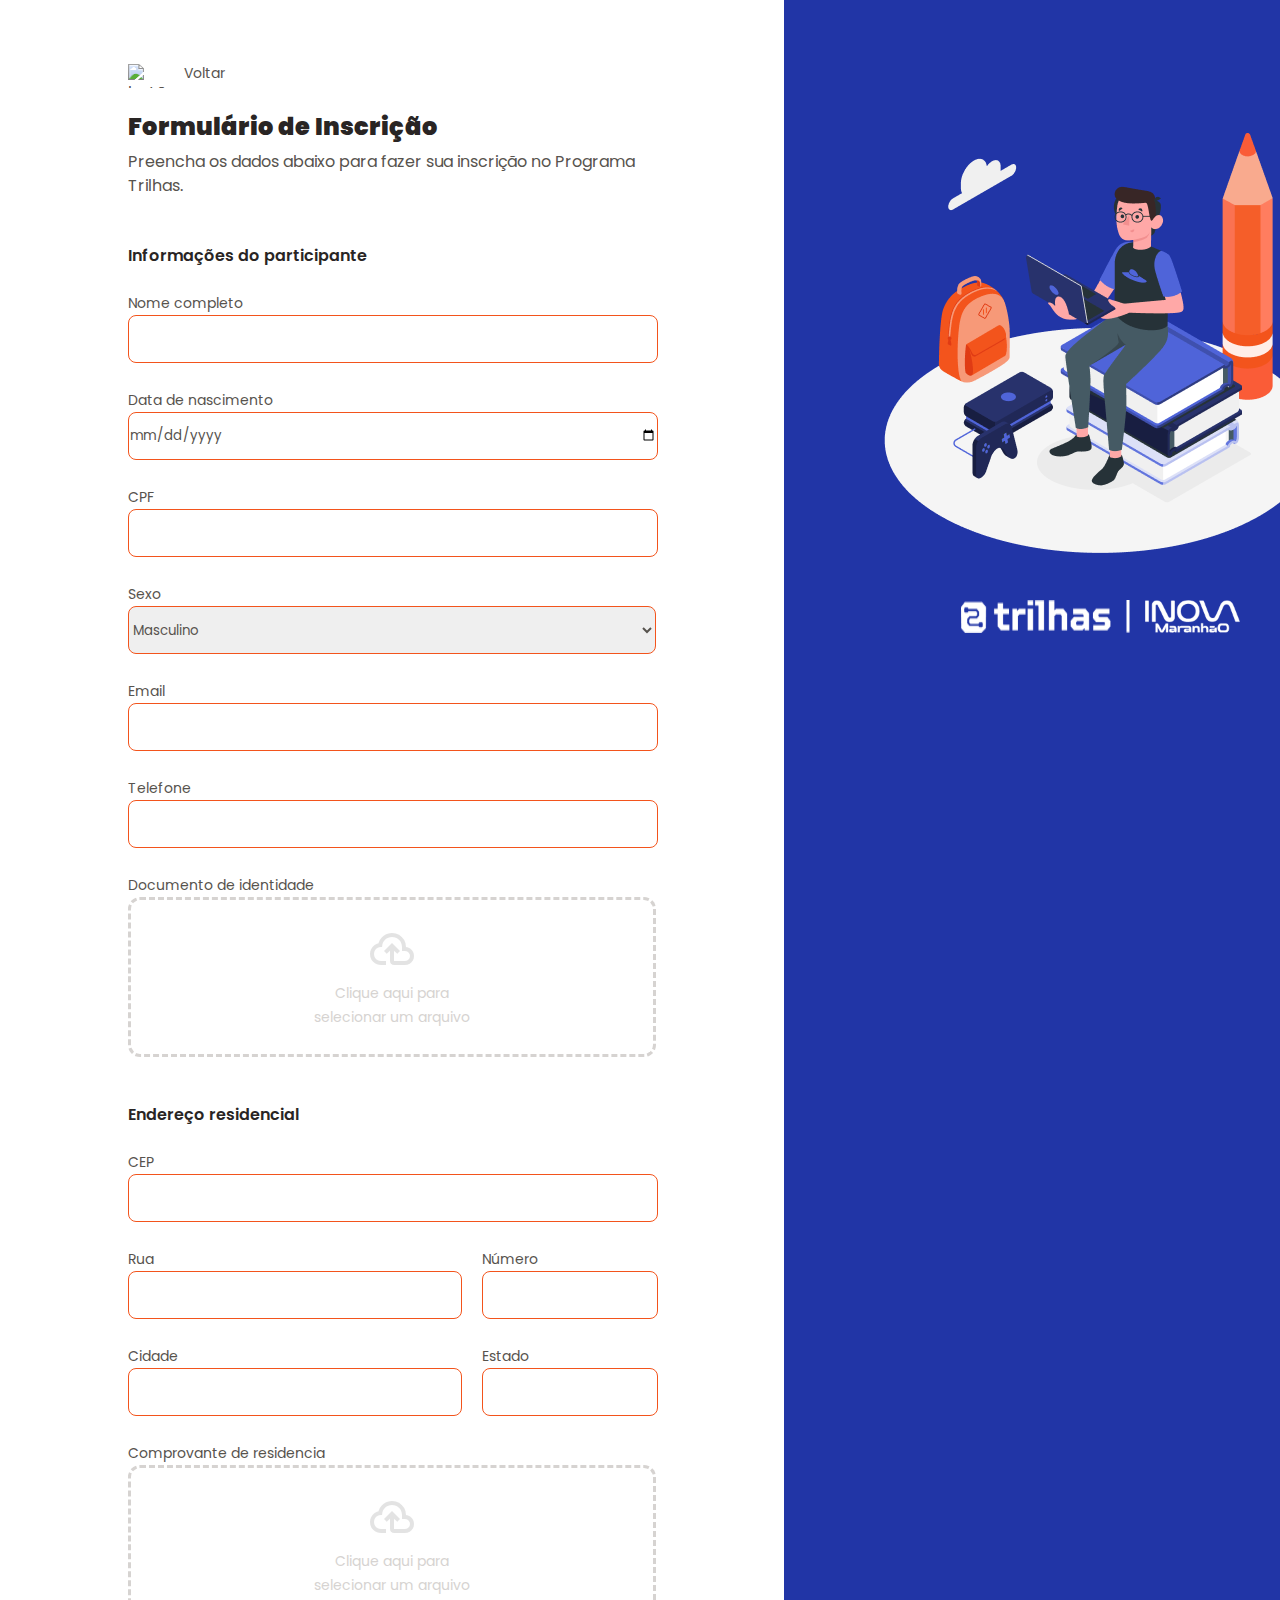
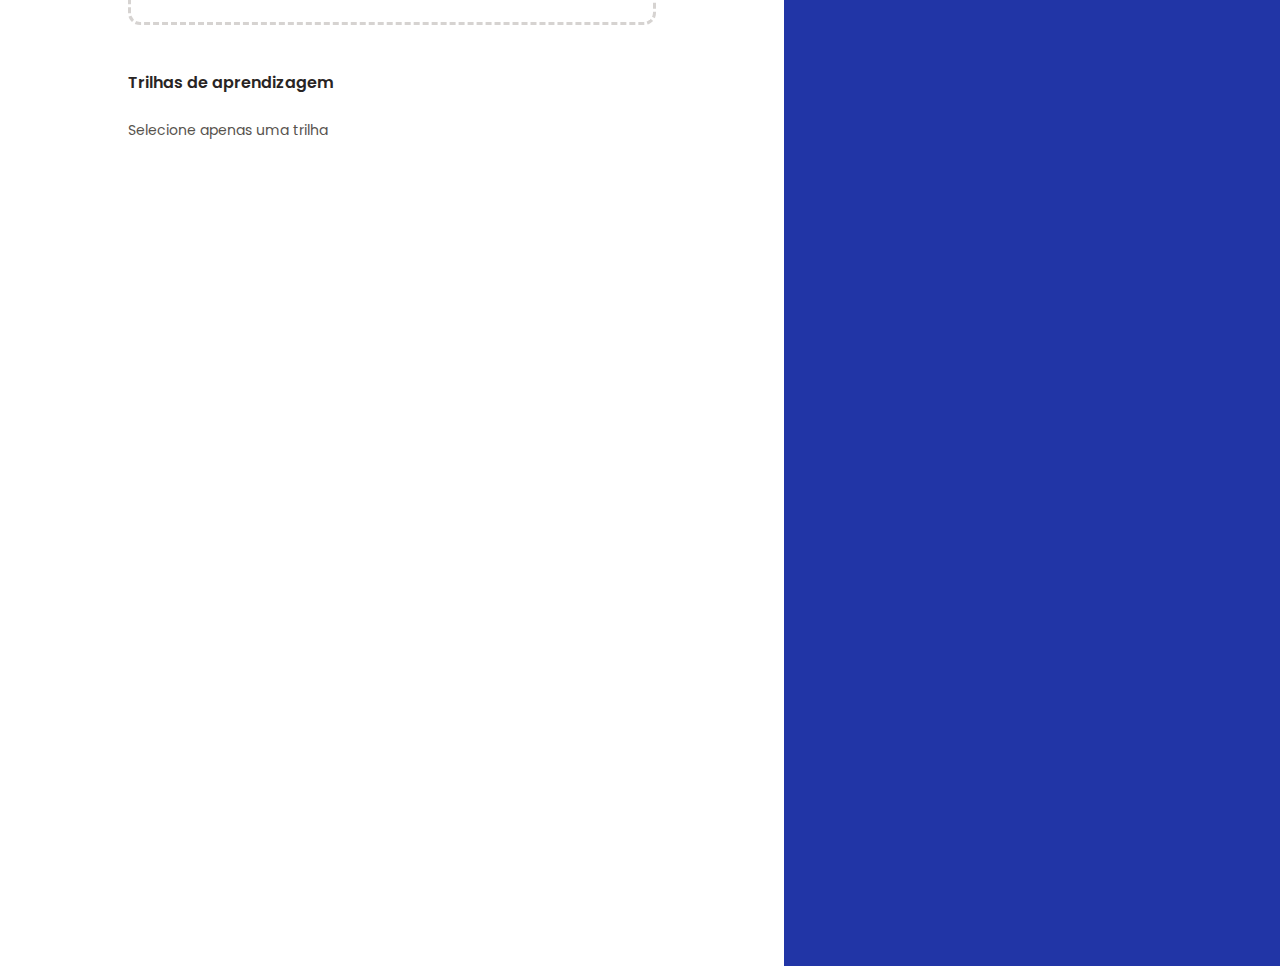
==== index.html @ 201465f3 "adicionado ilustracao e o alinhamento a esquerda, ajeitado o espacamento (gap) entre as section" ====
<!DOCTYPE html>
<html lang="pt-br">

<head>
    <meta charset="UTF-8">
    <meta name="viewport" content="width=device-width, initial-scale=1.0">
    <title>Formulário</title>
    <link rel="stylesheet" href="style.css">
</head>

<body>
    <main class="container">
        <section class="cabecalho">
            <div class="botao-voltar">
                <img src="Assets/Icones/arrow-left-02.png" alt="botão voltar">
                <label>Voltar</label>
            </div>

            <div class="cabecalho__texto-instrutivo">
                <h1 class="cabecalho__texto-instrutivo__titulo"><strong>Formulário de Inscrição</strong></h1>
                <p class="cabecalho__texto-instrutivo__texto">Preencha os dados abaixo para fazer sua inscrição no
                    Programa Trilhas.</p>
            </div>
        </section>

        <form action="#" class="formulario-informacoes">
            <section class="informacoes-participante">
                <h3 class="informacoes-participante__titulo">Informações do participante</h3>

                <div class="campo-nome-completo">
                    <label for="nome-completo">Nome completo</label>
                    <input type="text" id="nome-completo-participante" name="nome-completo-participante" required>
                </div>

                <div class="campo-data-nascimento">
                    <label for="data-nascimento-participante">Data de nascimento</label>
                    <input type="date" id="data-nascimento-participante" name="data-nascimento-participante" required>
                </div>

                <div class="campo-cpf">
                    <label for="cpf-participante">CPF</label>
                    <input type="text" id="cpf-participante" name="cpf-participante" required>
                </div>

                <div class="campo-sexo">
                    <label for="sexo-participante">Sexo</label>
                    <select id="sexo-participante" name="sexo-participante" required>
                        <option value="masculino">Masculino</option>
                        <option value="feminino">Feminino</option>
                        <option value="outro">Outro</option>
                    </select>
                </div>

                <div class="campo-email">
                    <label for="email-participante">Email</label>
                    <input type="email" id="email-participante" name="email-participante" required>
                </div>

                <div class="campo-telefone">
                    <label for="telefone-participante">Telefone</label>
                    <input type="tel" id="telefone-participante" name="telefone-participante" required>
                </div>

                <div class="campo-documento-identidade">
                    <label for="identidade-participante">Documento de identidade</label>

                    <div class="campo-enviar-arquivo">
                        <img src="Assets/Icones/cloud-upload-icon.png" alt="Ícone enviar arquivo">
                        <label>Clique aqui para selecionar um arquivo</label>
                    </div>
                </div>
            </section>

            <section class="informacoes-endereco">
                <h3 class="informacoes-endereco__titulo">Endereço residencial</h3>

                <div class="campo-cep">
                    <label for="cep">CEP</label>
                    <input type="text" id="cep" name="cep" required>
                </div>

                <div class="campo-endereco">
                    <div class="campo-endereco-input__grande">
                        <label for="rua">Rua</label>
                        <input type="text" id="rua" name="rua" required>
                    </div>

                    <div class="campo-endereco-input__pequeno">
                        <label for="numero">Número</label>
                        <input type="text" id="numero" name="numero" required>
                    </div>
                </div>

                <div class="campo-endereco">
                    <div class="campo-endereco-input__grande">
                        <label for="cidade">Cidade</label>
                        <input type="text" id="cidade" name="cidade" required>
                    </div>

                    <div class="campo-endereco-input__pequeno">
                        <label for="estado">Estado</label>
                        <input type="text" id="estado" name="estado" required>
                    </div>
                </div>

                <div class="campo-comprovante-residencia">
                    <label for="comprovante-residencia">Comprovante de residencia</label>
                    <div class="campo-enviar-arquivo">
                        <img src="Assets/Icones/cloud-upload-icon.png" alt="Ícone enviar arquivo">
                        <label>Clique aqui para selecionar um arquivo</label>
                    </div>
                </div>
            </section>

            <section class="informacoes-trilha">
                <h3 class="informacoes-trilha__titulo">Trilhas de aprendizagem</h3>

                <div class="campo-trilha">
                    <label for="trilha-participante">Selecione apenas uma trilha</label>

                </div>
            </section>

        </form>

    </main>

    <section class="imagem-fixa">
        <img class="imagem-fixa-ilustracao" src="Assets/Ilustracoes/Ilustration.png" alt="Homem sentado em livros">

        <div class="imagem-fixa-logo">
            <img class="imagem-fixa-logo__trilhas" src="Assets/Logos/Trilhas-150_27.png" alt="Logo Trilhas">
            <img class="imagem-fixa-logo__vector" src="Assets/Logos/Vector.png" alt="Barra">
            <img class="imagem-fixa-logo__inova" src="Assets/Logos/InovaMaranhao-95_33.png" alt="Logo Inova Maranhao">
        </div>
    </section>

    <script src="validacao.js"></script>
</body>

</html>
---- style.css ----
@import url('https://fonts.googleapis.com/css2?family=Poppins:ital,wght@0,100;0,200;0,300;0,400;0,500;0,600;0,700;0,800;0,900;1,100;1,200;1,300;1,400;1,500;1,600;1,700;1,800;1,900&display=swap');

* {
    margin: 0;
    padding: 0;
}

body {
    background-color: #2135A6;
}

label {
    font-weight: 400;
    font-size: 14px;
    line-height: 19.6px;
    width: 528px;
    height: 20px;
    color: #57534E;
}

input {
    width: 528px;
    height: 46px;
    border-radius: 8px;
    border: 1px solid #F3541C;
    font-family: 'Poppins', sans-serif;
    color: #57534E;
}

:focus {
    outline: none;
    border: 1px solid #F3541C;
    box-shadow: 2px 2px 1px #F3541C;
}

select {
    width: 528px;
    height: 48px;
    border-radius: 8px;
    border: 1px solid #F3541C;
    font-family: 'Poppins', sans-serif;
    color: #57534E;
}

.container {
    display: flex;
    flex-direction: column;
    align-items: center;
    width: 656px;
    height: 2438px;
    padding: 64px;
    gap: 48px;
    background-color: #FFFFFF;
    font-family: 'Poppins', sans-serif;
}

.cabecalho {
    display: flex;
    flex-direction: column;
    width: 528px;
    height: 134px;
    gap: 24px;
}

.botao-voltar {
    display: flex;
    width: 80px;
    height: 24px;
    gap: 8px;
    font-size: 16px;
    font-weight: 400;
    color: #57534E;
}

.cabecalho__texto-instrutivo {
    display: flex;
    flex-direction: column;
    width: 528px;
    height: 86px;
    gap: 8px;
}

.cabecalho__texto-instrutivo__titulo {
    font-weight: 600;
    font-size: 24px;
    line-height: 30px;
    width: 528px;
    height: 30px;
    color: #292524;
}

.cabecalho__texto-instrutivo__texto {
    font-weight: 400;
    font-size: 16px;
    line-height: 24px;
    width: 528px;
    height: 48px;
    color: #57534E;
}

.formulario-informacoes {
    width: 528px;
    display: flex;
    flex-direction: column;
    gap: 48px;
}

.informacoes-participante {
    display: flex;
    flex-direction: column;
    width: 528px;

    gap: 24px;
}

.informacoes-participante__titulo {
    font-weight: 600;
    width: 528px;
    height: 20px;
    font-size: 16px;
    line-height: 20px;
    color: #292524;
}

.campo-enviar-arquivo {
    display: flex;
    flex-direction: column;
    gap: 8px;
    align-items: center;

    border-style: dashed;
    border-color: #D6D3D1;
    border-radius: 12px;
    border-width: 3px;
    padding: 25px 0;
}

.campo-enviar-arquivo img {
    width: 48px;
    height: 48px;
}

.campo-enviar-arquivo label {
    width: 163px;
    height: 48px;
    size: 16px;
    line-height: 24px;
    text-align: center;
    color: #D6D3D1;
}

.informacoes-endereco {
    display: flex;
    flex-direction: column;

    gap: 24px;
}

.informacoes-endereco__titulo {
    font-weight: 600;
    width: 528px;
    height: 20px;
    font-size: 16px;
    line-height: 20px;
    color: #292524;
}

.campo-endereco {
    display: flex;
    width: 528px;
    gap: 20px;
}

.campo-endereco-input__grande input {
    display: flex;
    width: 332px;
}

.campo-endereco-input__pequeno input {
    display: flex;
    width: 174px;
}

.informacoes-trilha {
    display: flex;
    flex-direction: column;
    height: 520px;
    gap: 24px;
}

.informacoes-trilha__titulo {
    font-weight: 600;
    width: 528px;
    height: 20px;
    font-size: 16px;
    line-height: 20px;
    color: #292524;
}

.imagem-fixa {
    position: fixed;
    display: flex;
    flex-direction: column;
    align-items: center;
    left: 850px;
    top: 100px;
}

.imagem-fixa-logo {
    display: flex;
    gap: 15px;
}
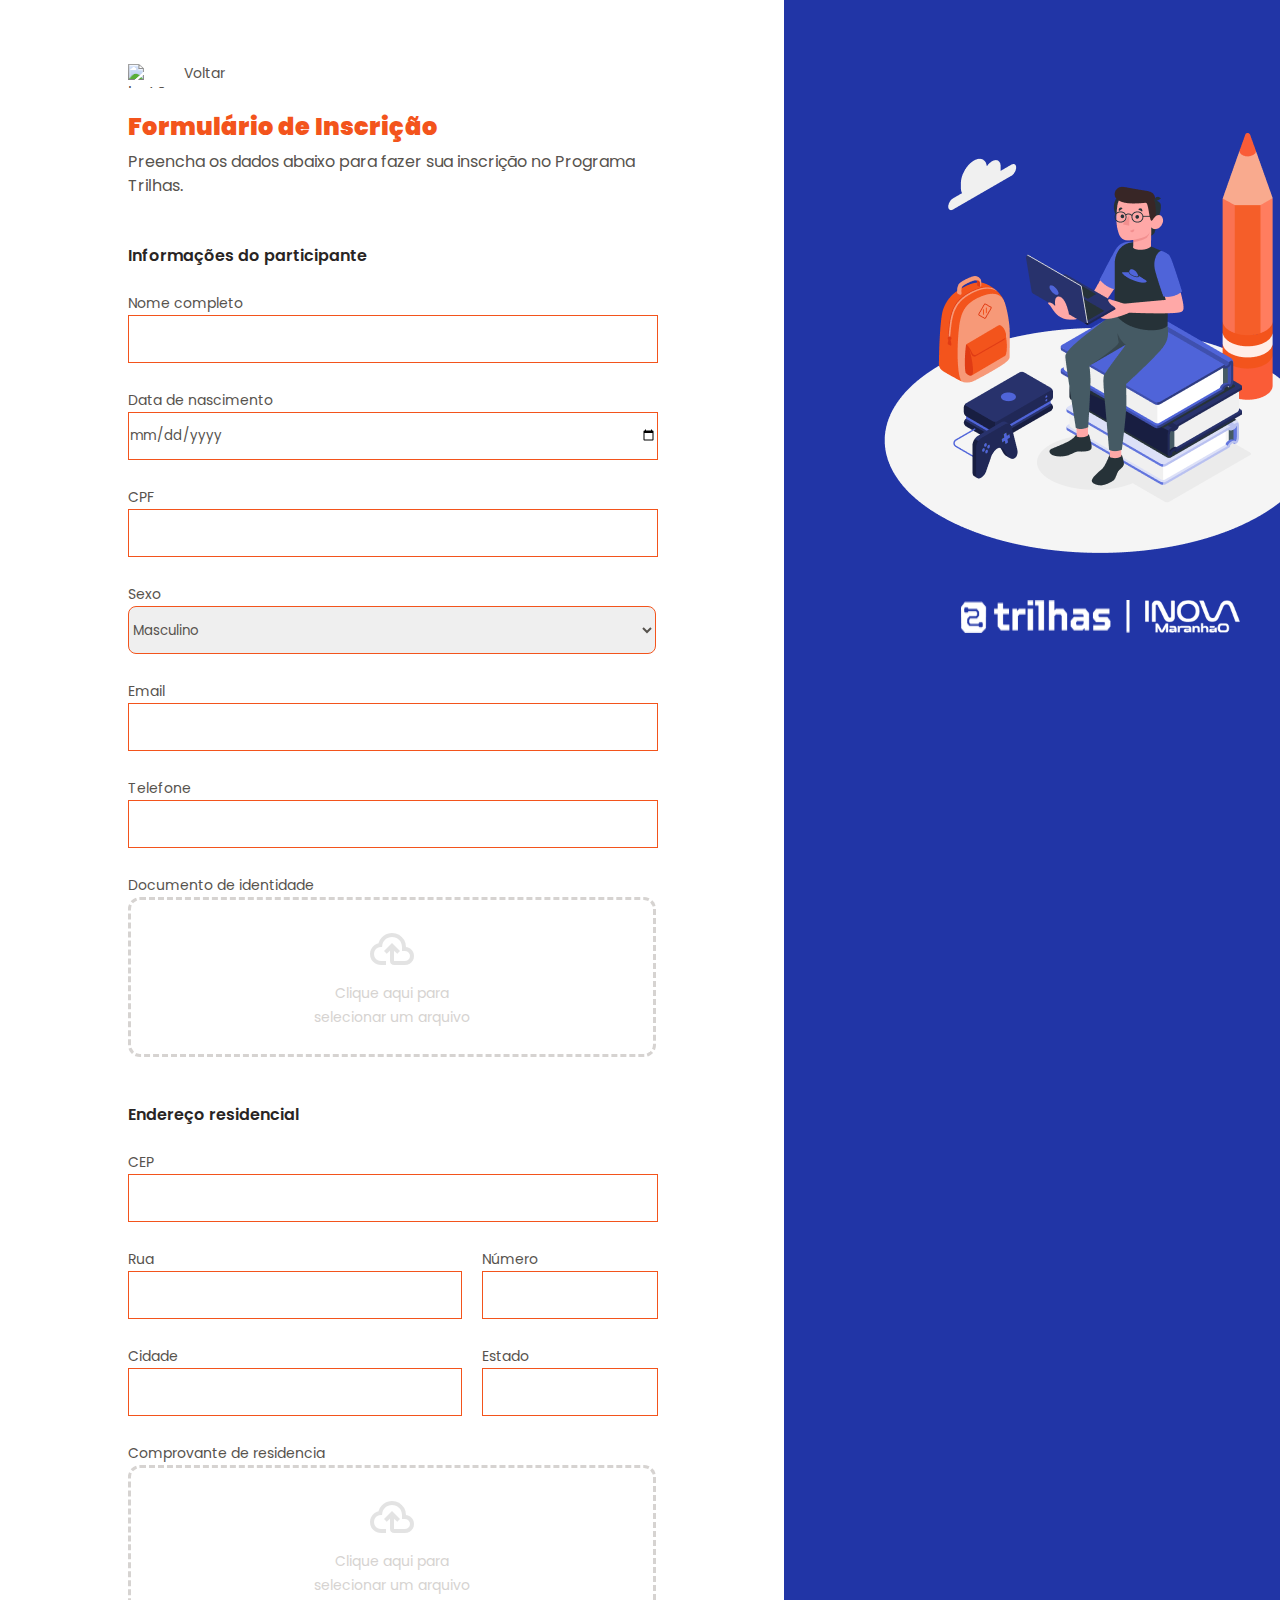
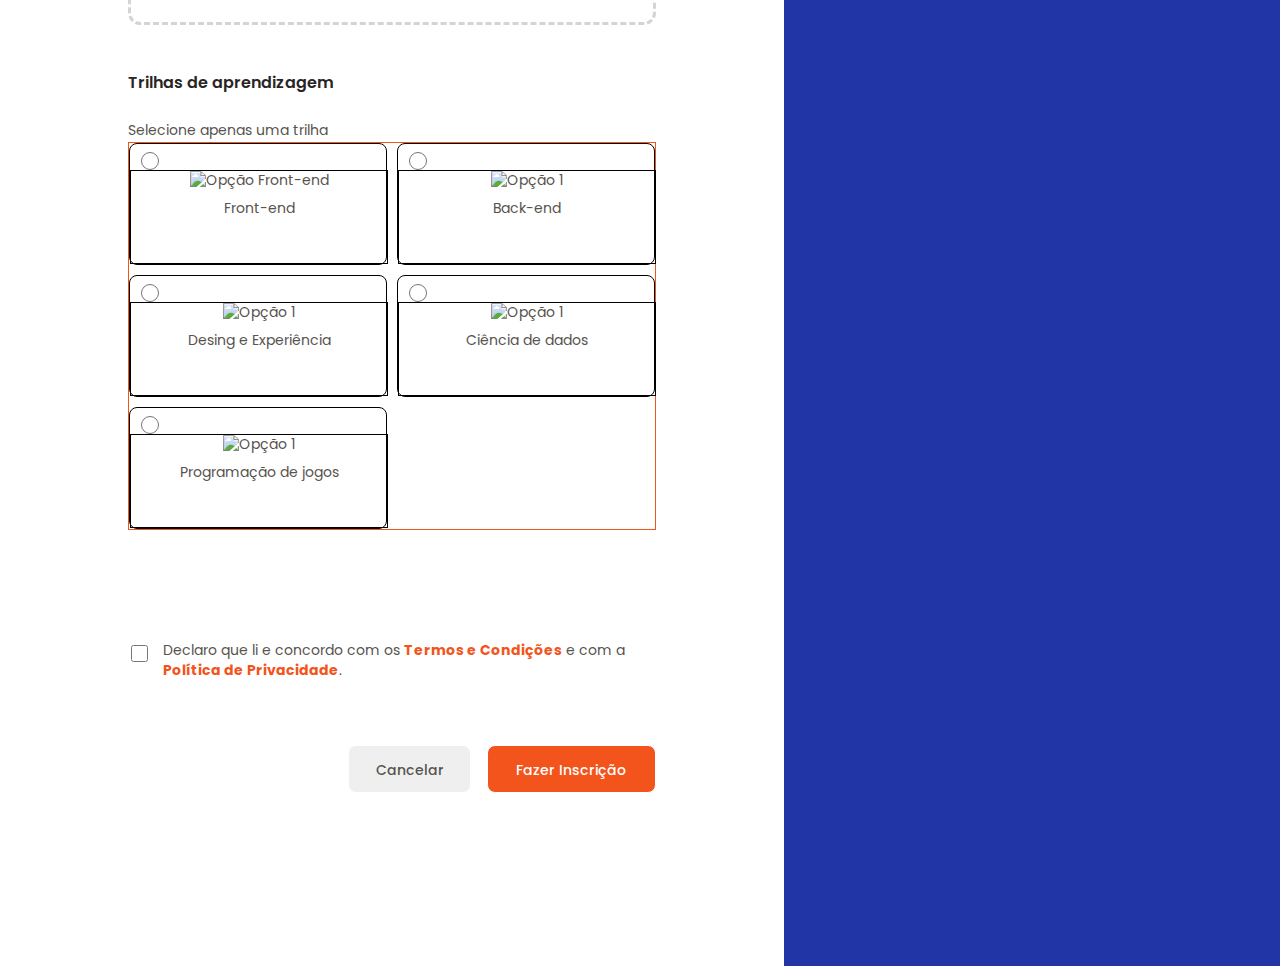
==== commit 2809f9f2: "Adicao dos termos de uso e botoes de confirmacao e cancelamento" ====
--- a/index.html
+++ b/index.html
@@ -6,6 +6,7 @@
     <meta name="viewport" content="width=device-width, initial-scale=1.0">
     <title>Formulário</title>
     <link rel="stylesheet" href="style.css">
+    <script src="validacao.js" defer></script>
 </head>
 
 <body>
@@ -118,7 +119,71 @@
                 <div class="campo-trilha">
                     <label for="trilha-participante">Selecione apenas uma trilha</label>
 
-                </div>
+                    <div class="teste1">
+                        <div class="trilhas-opcao">
+
+                            <input type="radio" id="option-front-end" name="option" value="1">
+                            <label for="option-front-end" class="label-input">
+                                <img src="Assets/Icones/icon-front.png" alt="Opção Front-end">
+                                Front-end
+                            </label>
+                        </div>
+
+                        <div class="trilhas-opcao">
+                            <input type="radio" id="option2" name="option" value="1">
+                            <label for="option2" class="label-input">
+                                <img src="Assets/Icones/icon-back.png" alt="Opção 1">
+                                Back-end
+                            </label>
+                        </div>
+
+                        <div class="trilhas-opcao">
+                            <input type="radio" id="option3" name="option" value="1">
+                            <label for="option3" class="label-input">
+                                <img src="Assets/Icones/icon-ux.png" alt="Opção 1">
+                                Desing e Experiência
+                            </label>
+                        </div class="trilhas-opcao">
+
+                        <div class="trilhas-opcao">
+                            <input type="radio" id="option4" name="option" value="1">
+                            <label for="option4" class="label-input">
+                                <img src="Assets/Icones/icon-dados.png" alt="Opção 1">
+                                Ciência de dados
+                            </label>
+                        </div>
+
+                        <div class="trilhas-opcao">
+                            <input type="radio" id="option5" name="option" value="1">
+                            <label for="option5" class="label-input">
+                                <img src="Assets/Icones/icon-jogos.png" alt="Opção 1">
+                                Programação de jogos
+                            </label>
+                        </div>
+
+                    </div>
+
+
+                </div>
+            </section>
+
+            <section class="campo-termos">
+                <div class="campo-termos__texto">
+                    <input type="checkbox" id="termos" name="termos" required>
+                    <label for="termos"> Declaro que li e concordo com os <strong>Termos e Condições</strong> e com a <strong>Política de Privacidade</strong>.</label>
+                </div>
+            </section>
+
+            <section class="campo-confirmacao">
+                <div class="campo-confirmacao__botoes">
+                    <button type="reset" class="campo-confirmacao__cancelar" onclick="validar()">
+                        <label for="#">Cancelar</label>
+                    </button>
+                    <button type="submit" class="campo-confirmacao__fazer-inscricao">
+                        <label for="#">Fazer Inscrição</label>    
+                    </button>
+                </div>
+                
             </section>
 
         </form>
@@ -135,7 +200,5 @@
         </div>
     </section>
 
-    <script src="validacao.js"></script>
 </body>
-
 </html>--- a/style.css
+++ b/style.css
@@ -21,10 +21,23 @@
 input {
     width: 528px;
     height: 46px;
-    border-radius: 8px;
+
     border: 1px solid #F3541C;
     font-family: 'Poppins', sans-serif;
     color: #57534E;
+}
+
+strong {
+    color: #F3541C;
+}
+
+input[type="radio"] {
+    border: 5px solid #F3541C;
+    width: 24px;
+    height: 24px;
+    margin-top: 8px;
+    margin-left: 8px;
+    
 }
 
 :focus {
@@ -127,7 +140,7 @@
     flex-direction: column;
     gap: 8px;
     align-items: center;
-
+    cursor: pointer;
     border-style: dashed;
     border-color: #D6D3D1;
     border-radius: 12px;
@@ -209,4 +222,90 @@
 .imagem-fixa-logo {
     display: flex;
     gap: 15px;
+}
+
+.trilhas-opcao {
+    border: 1px solid #000;
+    width: 256px;
+    height: 120px;
+    border-radius: 8px;
+    display: flex;
+    flex-direction: column;
+}
+
+.label-input {
+    border: 1px solid #000;
+    width: 256px;
+    height: 120px;
+    display: flex;
+    flex-direction: column;
+    align-items: center;
+    gap: 8px;
+
+}
+
+.teste1 {
+    border: 1px solid #F3541C;
+    display: flex;
+    flex-flow: wrap;
+    gap: 10px;
+
+}
+
+.campo-termos {
+    width: 528px;
+    height: 48px;
+}
+
+.campo-termos input {
+
+    width: 19px;
+    height: 19px;
+    border: solid 1.5px #D6D3D1;
+    margin: 2.5px;
+}
+
+.campo-termos__texto {
+    display: flex;
+    align-items: flex-start;
+    gap: 12px;
+}
+
+.campo-confirmacao__botoes {
+    display: flex;
+    width: 528px;
+    height: 64px;
+    align-items: center;
+    justify-content: end;
+    gap: 16px;
+}
+
+.campo-confirmacao__botoes button {
+    border-radius: 8px;
+    border: solid 1px #FFFFFF;
+    padding: 12px 24px;
+    font-size: 16px;
+    line-height: 24px;
+}
+
+.campo-confirmacao__fazer-inscricao {
+    width: 169px;
+    height: 48px;
+    background-color: #F3541C;
+}
+
+.campo-confirmacao__cancelar {
+    width: 123px;
+    height: 48px;
+}
+
+.campo-confirmacao__botoes label {
+    font-family: 'Poppins', sans-serif;
+    font-weight: 500;
+    width: 121px;
+    height: 24px;
+}
+
+.campo-confirmacao__fazer-inscricao label {
+    color: #FFFFFF;
 }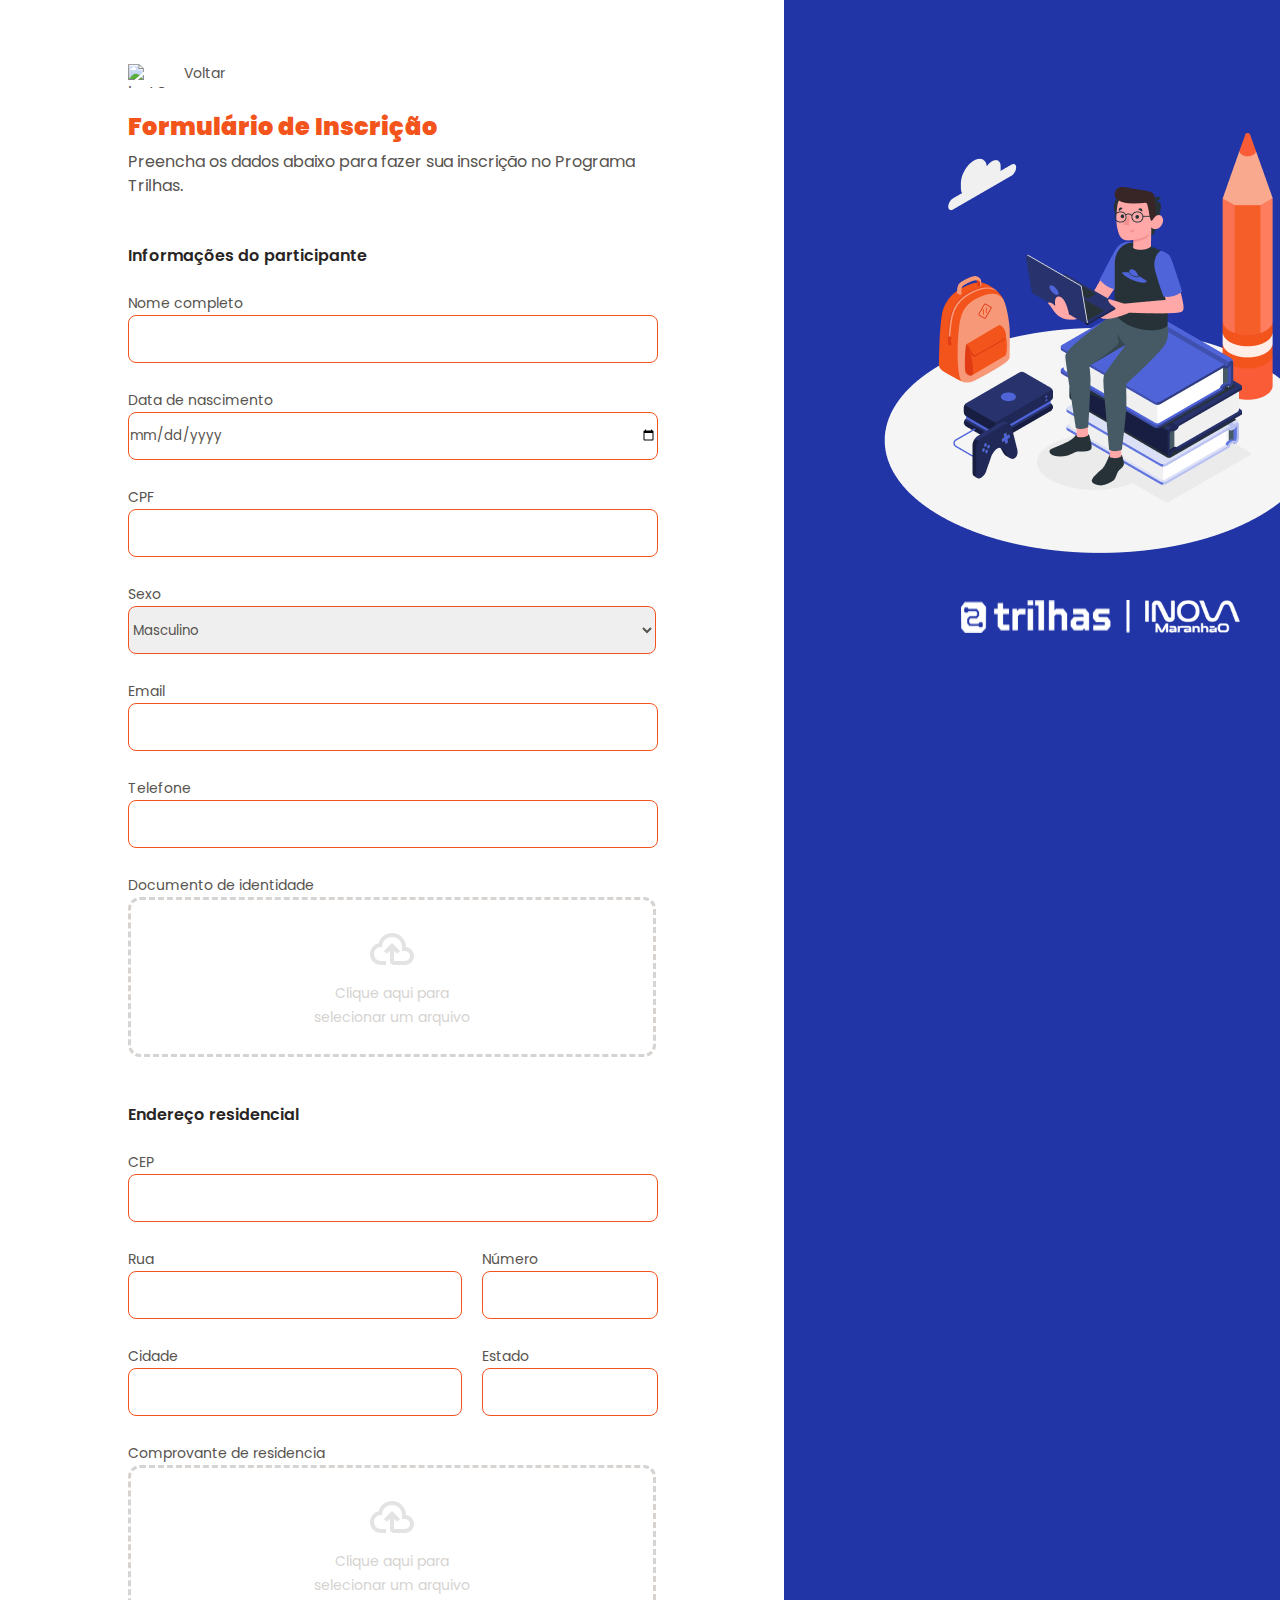
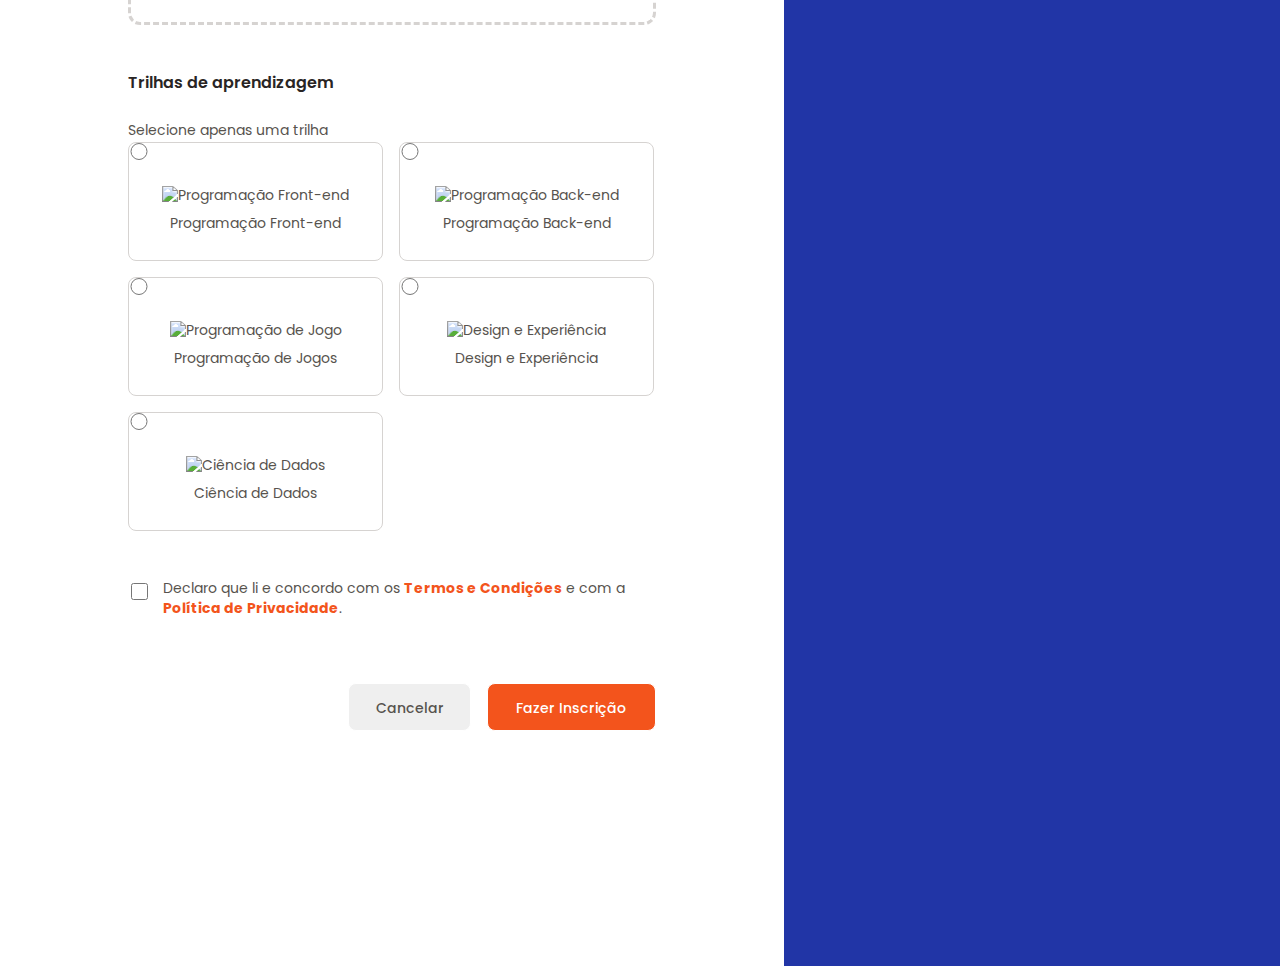
==== commit 7eb732a9: "Adicao da secao Trilhas" ====
--- a/index.html
+++ b/index.html
@@ -119,50 +119,54 @@
                 <div class="campo-trilha">
                     <label for="trilha-participante">Selecione apenas uma trilha</label>
 
-                    <div class="teste1">
-                        <div class="trilhas-opcao">
-
-                            <input type="radio" id="option-front-end" name="option" value="1">
-                            <label for="option-front-end" class="label-input">
-                                <img src="Assets/Icones/icon-front.png" alt="Opção Front-end">
-                                Front-end
-                            </label>
-                        </div>
-
-                        <div class="trilhas-opcao">
-                            <input type="radio" id="option2" name="option" value="1">
-                            <label for="option2" class="label-input">
-                                <img src="Assets/Icones/icon-back.png" alt="Opção 1">
-                                Back-end
-                            </label>
-                        </div>
-
-                        <div class="trilhas-opcao">
-                            <input type="radio" id="option3" name="option" value="1">
-                            <label for="option3" class="label-input">
-                                <img src="Assets/Icones/icon-ux.png" alt="Opção 1">
-                                Desing e Experiência
-                            </label>
-                        </div class="trilhas-opcao">
-
-                        <div class="trilhas-opcao">
-                            <input type="radio" id="option4" name="option" value="1">
-                            <label for="option4" class="label-input">
-                                <img src="Assets/Icones/icon-dados.png" alt="Opção 1">
-                                Ciência de dados
-                            </label>
-                        </div>
-
-                        <div class="trilhas-opcao">
-                            <input type="radio" id="option5" name="option" value="1">
-                            <label for="option5" class="label-input">
-                                <img src="Assets/Icones/icon-jogos.png" alt="Opção 1">
-                                Programação de jogos
-                            </label>
-                        </div>
-
-                    </div>
-
+                    <div class="campo-trilha-opcoes">
+
+                        <label for="opcao-front" class="label-trilhas-opcao">
+                            <input type="radio" id="opcao-front" name="opcao" value="1">
+                            <span class="check-icon"></span>
+                            <div class="label-trilhas-input">
+                                <img src="Assets/Icones/icon-front.png" alt="Programação Front-end">
+                                <p>Programação Front-end</p>
+                            </div>
+                        </label>
+
+                        <label for="opcao-back" class="label-trilhas-opcao">
+                            <input type="radio" id="opcao-back" name="opcao" value="1">
+                            <span class="check-icon"></span>
+                            <div class="label-trilhas-input">
+                                <img src="Assets/Icones/icon-back.png" alt="Programação Back-end">
+                                <p>Programação Back-end</p>
+                            </div>
+                        </label>
+
+                        <label for="opcao-jogos" class="label-trilhas-opcao">
+                            <input type="radio" id="opcao-jogos" name="opcao" value="1">
+                            <span class="check-icon"></span>
+                            <div class="label-trilhas-input">
+                                <img src="Assets/Icones/icon-jogos.png" alt="Programação de Jogo">
+                                <p>Programação de Jogos</p>
+                            </div>
+                        </label>
+
+                        <label for="opcao-ux" class="label-trilhas-opcao">
+                            <input type="radio" id="opcao-ux" name="opcao" value="1">
+                            <span class="check-icon"></span>
+                            <div class="label-trilhas-input">
+                                <img src="Assets/Icones/icon-ux.png" alt="Design e Experiência">
+                                <p>Design e Experiência</p>
+                            </div>
+                        </label>
+
+                        <label for="opcao-ciencia-dados" class="label-trilhas-opcao">
+                            <input type="radio" id="opcao-ciencia-dados" name="opcao" value="1">
+                            <span class="check-icon"></span>
+                            <div class="label-trilhas-input">
+                                <img src="Assets/Icones/icon-dados.png" alt="Ciência de Dados">
+                                <p>Ciência de Dados</p>
+                            </div>
+                        </label>
+
+                    </div>
 
                 </div>
             </section>
@@ -170,7 +174,8 @@
             <section class="campo-termos">
                 <div class="campo-termos__texto">
                     <input type="checkbox" id="termos" name="termos" required>
-                    <label for="termos"> Declaro que li e concordo com os <strong>Termos e Condições</strong> e com a <strong>Política de Privacidade</strong>.</label>
+                    <label for="termos"> Declaro que li e concordo com os <strong>Termos e Condições</strong> e com a
+                        <strong>Política de Privacidade</strong>.</label>
                 </div>
             </section>
 
@@ -180,10 +185,10 @@
                         <label for="#">Cancelar</label>
                     </button>
                     <button type="submit" class="campo-confirmacao__fazer-inscricao">
-                        <label for="#">Fazer Inscrição</label>    
+                        <label for="#">Fazer Inscrição</label>
                     </button>
                 </div>
-                
+
             </section>
 
         </form>
@@ -198,7 +203,9 @@
             <img class="imagem-fixa-logo__vector" src="Assets/Logos/Vector.png" alt="Barra">
             <img class="imagem-fixa-logo__inova" src="Assets/Logos/InovaMaranhao-95_33.png" alt="Logo Inova Maranhao">
         </div>
+
     </section>
 
 </body>
+
 </html>--- a/style.css
+++ b/style.css
@@ -1,4 +1,6 @@
 @import url('https://fonts.googleapis.com/css2?family=Poppins:ital,wght@0,100;0,200;0,300;0,400;0,500;0,600;0,700;0,800;0,900;1,100;1,200;1,300;1,400;1,500;1,600;1,700;1,800;1,900&display=swap');
+
+@import url('https://fonts.googleapis.com/css?family=Open+Sans:300,300i,400,400i,600,600i,700,700i,800,800i&display=swap');
 
 * {
     margin: 0;
@@ -7,6 +9,7 @@
 
 body {
     background-color: #2135A6;
+
 }
 
 label {
@@ -21,7 +24,7 @@
 input {
     width: 528px;
     height: 46px;
-
+    border-radius: 8px;
     border: 1px solid #F3541C;
     font-family: 'Poppins', sans-serif;
     color: #57534E;
@@ -29,15 +32,6 @@
 
 strong {
     color: #F3541C;
-}
-
-input[type="radio"] {
-    border: 5px solid #F3541C;
-    width: 24px;
-    height: 24px;
-    margin-top: 8px;
-    margin-left: 8px;
-    
 }
 
 :focus {
@@ -140,7 +134,7 @@
     flex-direction: column;
     gap: 8px;
     align-items: center;
-    cursor: pointer;
+
     border-style: dashed;
     border-color: #D6D3D1;
     border-radius: 12px;
@@ -197,7 +191,6 @@
 .informacoes-trilha {
     display: flex;
     flex-direction: column;
-    height: 520px;
     gap: 24px;
 }
 
@@ -224,33 +217,44 @@
     gap: 15px;
 }
 
-.trilhas-opcao {
-    border: 1px solid #000;
-    width: 256px;
-    height: 120px;
+.campo-trilha-opcoes {
+    display: flex;
+    flex-flow: wrap;
+    gap: 16px;
+
+}
+
+.label-trilhas-opcao {
+    border: 1px solid #D6D3D1;
+    width: 253px;
+    height: 117px;
     border-radius: 8px;
     display: flex;
     flex-direction: column;
-}
-
-.label-input {
-    border: 1px solid #000;
-    width: 256px;
-    height: 120px;
-    display: flex;
-    flex-direction: column;
-    align-items: center;
+    justify-content: center;
+}
+
+input[type="radio"] {
+    width: 20px;
+    height: 20px;
+
+    &:focus {
+        border: none;
+        box-shadow: none;
+    }
+
+}
+
+.label-trilhas-input {
+    width: 100%;
+    height: 100%;
+    display: flex;
+    flex-direction: column;
+    align-items: center;
+    justify-content: center;
     gap: 8px;
-
-}
-
-.teste1 {
-    border: 1px solid #F3541C;
-    display: flex;
-    flex-flow: wrap;
-    gap: 10px;
-
-}
+}
+
 
 .campo-termos {
     width: 528px;
@@ -258,11 +262,15 @@
 }
 
 .campo-termos input {
-
     width: 19px;
     height: 19px;
     border: solid 1.5px #D6D3D1;
     margin: 2.5px;
+
+    &:focus {
+        border: none;
+        box-shadow: none;
+    }
 }
 
 .campo-termos__texto {
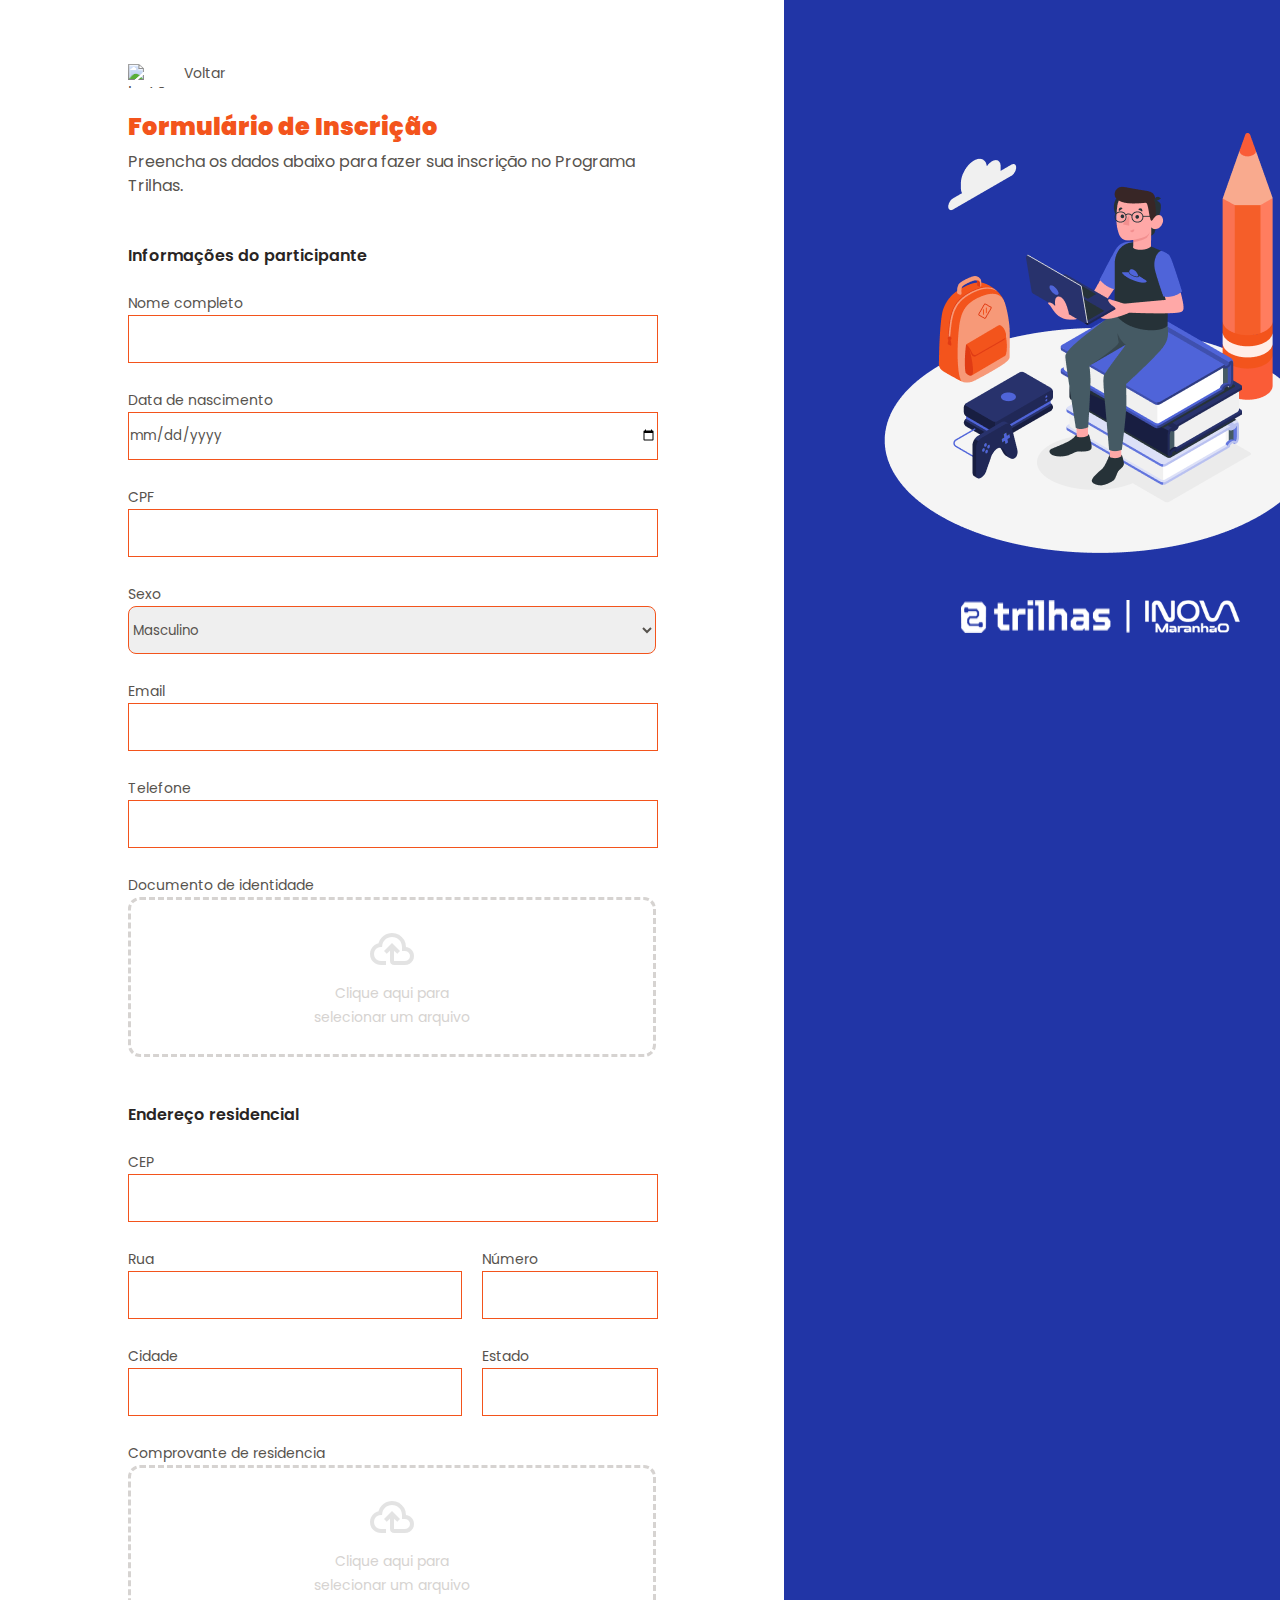
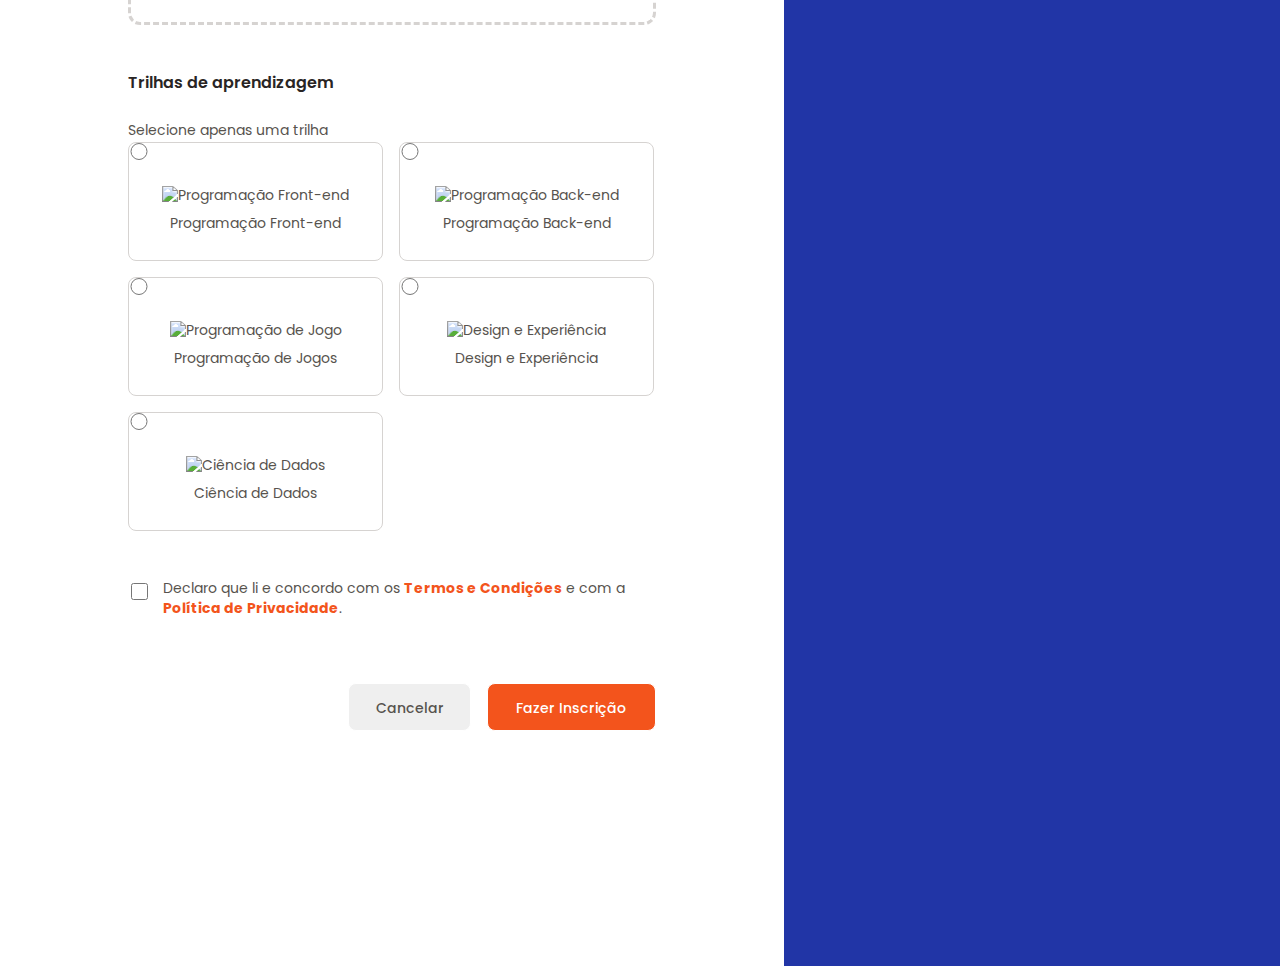
==== commit de132bd1: "Merge branch 'main' of https://github.com/Carlos-cx/desafio02" ====
--- a/index.html
+++ b/index.html
@@ -207,5 +207,4 @@
     </section>
 
 </body>
-
 </html>--- a/style.css
+++ b/style.css
@@ -24,7 +24,7 @@
 input {
     width: 528px;
     height: 46px;
-    border-radius: 8px;
+
     border: 1px solid #F3541C;
     font-family: 'Poppins', sans-serif;
     color: #57534E;
@@ -34,7 +34,16 @@
     color: #F3541C;
 }
 
-:focus {
+<<<<<<< HEAD=======input[type="radio"] {
+    border: 5px solid #F3541C;
+    width: 24px;
+    height: 24px;
+    margin-top: 8px;
+    margin-left: 8px;
+
+}
+
+>>>>>>>e6753fe93d41b42b79e08caf34dd31fe2b676d21:focus {
     outline: none;
     border: 1px solid #F3541C;
     box-shadow: 2px 2px 1px #F3541C;
@@ -134,7 +143,7 @@
     flex-direction: column;
     gap: 8px;
     align-items: center;
-
+    cursor: pointer;
     border-style: dashed;
     border-color: #D6D3D1;
     border-radius: 12px;
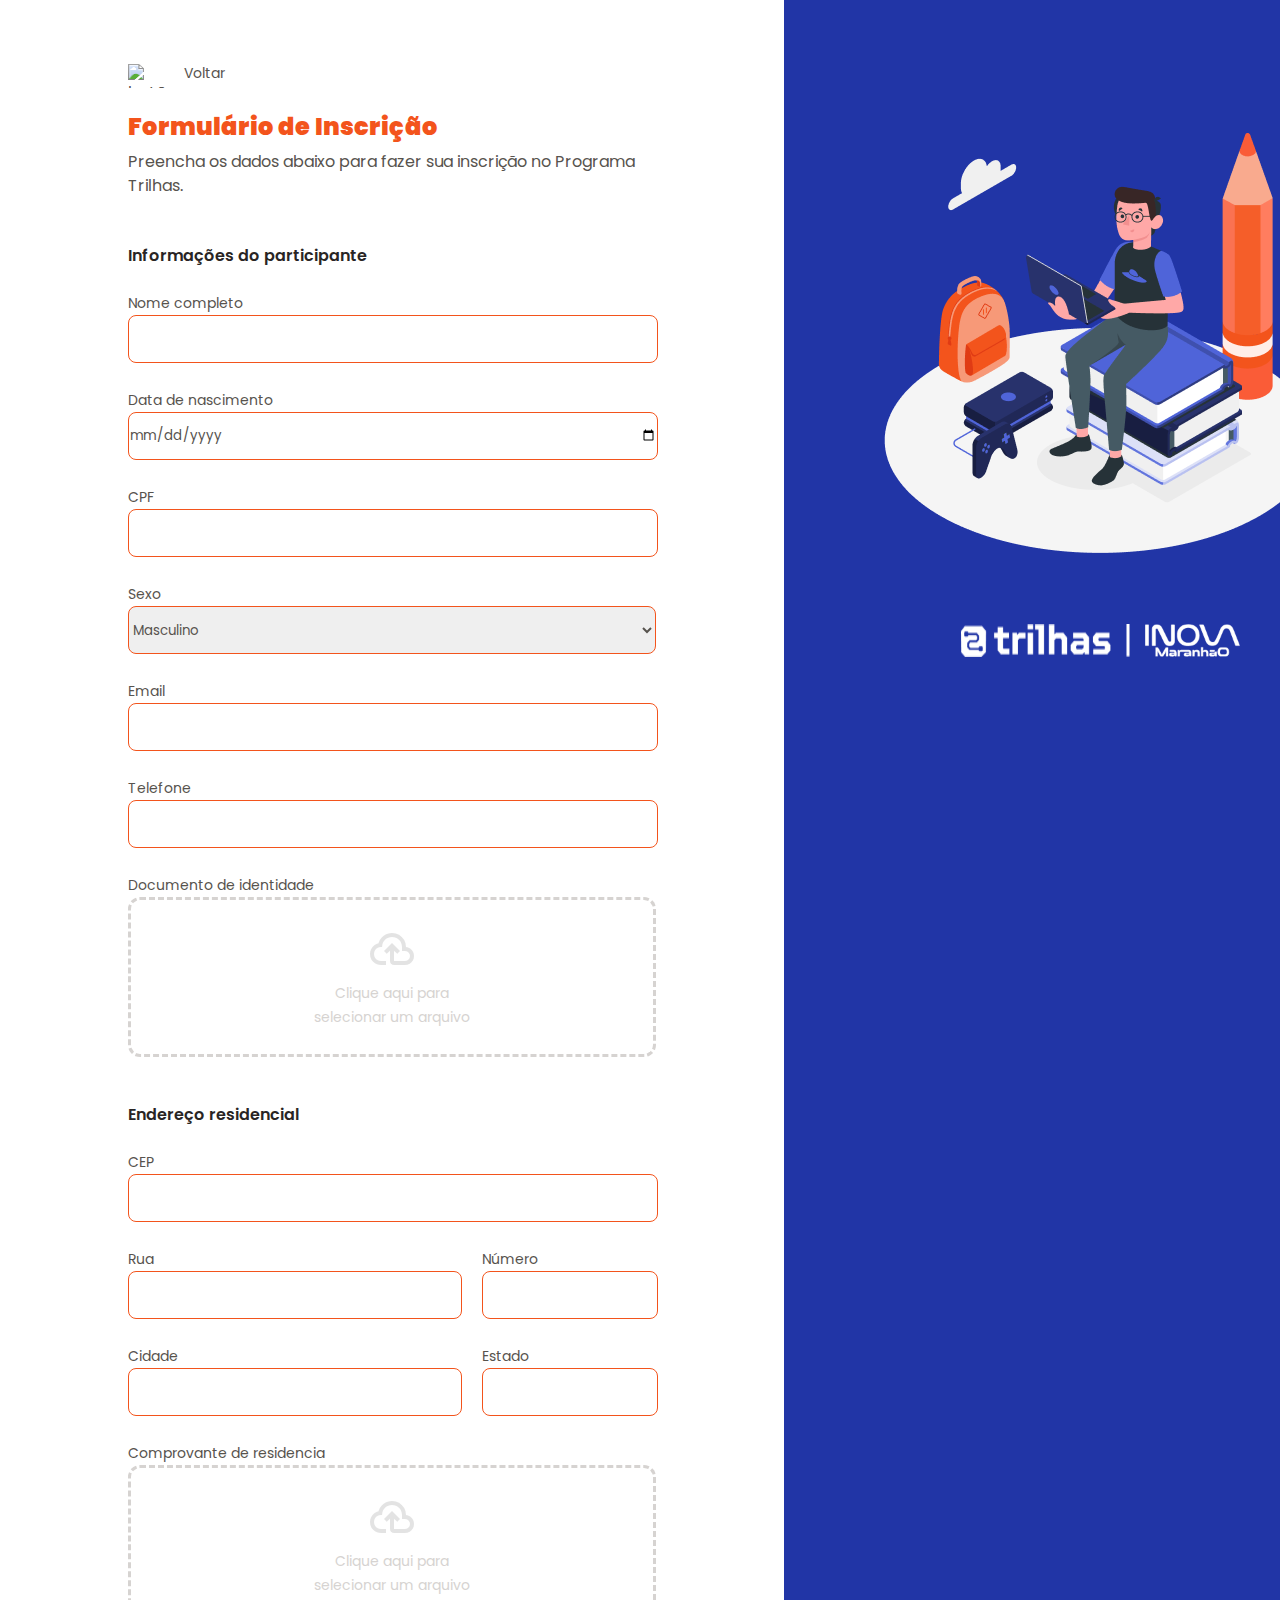
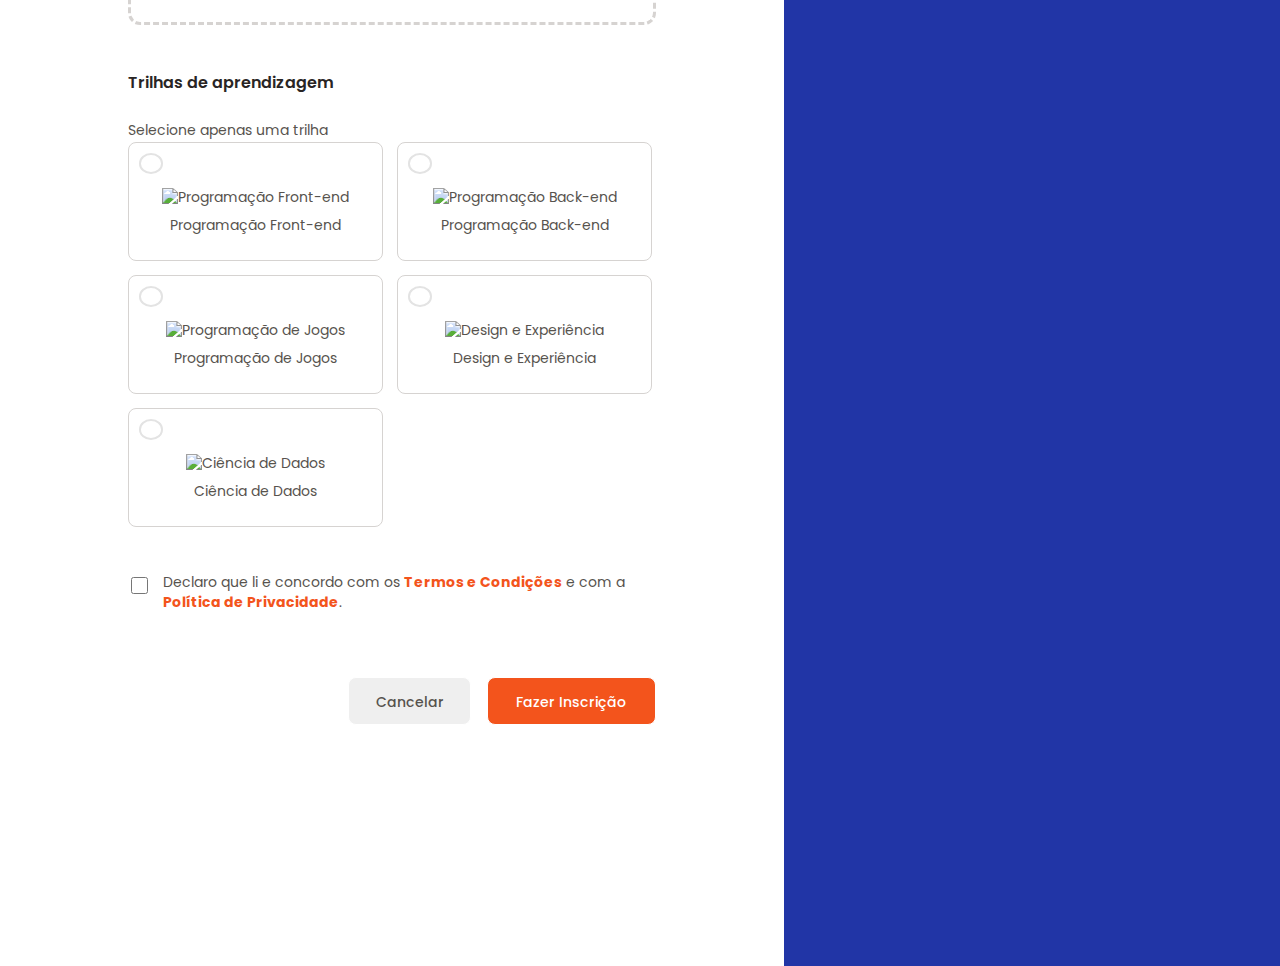
==== commit d2a3f564: "Validação de formato para os campos: CPF, Telefone e CEP" ====
--- a/index.html
+++ b/index.html
@@ -113,56 +113,66 @@
                 </div>
             </section>
 
-            <section class="informacoes-trilha">
-                <h3 class="informacoes-trilha__titulo">Trilhas de aprendizagem</h3>
+            <section class="selecionar-trilha">
+                <h3 class="selecionar-trilha__titulo">Trilhas de aprendizagem</h3>
 
                 <div class="campo-trilha">
                     <label for="trilha-participante">Selecione apenas uma trilha</label>
 
                     <div class="campo-trilha-opcoes">
 
-                        <label for="opcao-front" class="label-trilhas-opcao">
-                            <input type="radio" id="opcao-front" name="opcao" value="1">
-                            <span class="check-icon"></span>
-                            <div class="label-trilhas-input">
-                                <img src="Assets/Icones/icon-front.png" alt="Programação Front-end">
-                                <p>Programação Front-end</p>
-                            </div>
-                        </label>
-
-                        <label for="opcao-back" class="label-trilhas-opcao">
-                            <input type="radio" id="opcao-back" name="opcao" value="1">
-                            <span class="check-icon"></span>
-                            <div class="label-trilhas-input">
-                                <img src="Assets/Icones/icon-back.png" alt="Programação Back-end">
-                                <p>Programação Back-end</p>
-                            </div>
-                        </label>
-
-                        <label for="opcao-jogos" class="label-trilhas-opcao">
-                            <input type="radio" id="opcao-jogos" name="opcao" value="1">
-                            <span class="check-icon"></span>
-                            <div class="label-trilhas-input">
-                                <img src="Assets/Icones/icon-jogos.png" alt="Programação de Jogo">
-                                <p>Programação de Jogos</p>
-                            </div>
-                        </label>
-
-                        <label for="opcao-ux" class="label-trilhas-opcao">
-                            <input type="radio" id="opcao-ux" name="opcao" value="1">
-                            <span class="check-icon"></span>
-                            <div class="label-trilhas-input">
-                                <img src="Assets/Icones/icon-ux.png" alt="Design e Experiência">
-                                <p>Design e Experiência</p>
-                            </div>
-                        </label>
-
-                        <label for="opcao-ciencia-dados" class="label-trilhas-opcao">
-                            <input type="radio" id="opcao-ciencia-dados" name="opcao" value="1">
-                            <span class="check-icon"></span>
-                            <div class="label-trilhas-input">
-                                <img src="Assets/Icones/icon-dados.png" alt="Ciência de Dados">
-                                <p>Ciência de Dados</p>
+                        <label for="opcao-front" class="trilhas-opcao">
+                            <input type="radio" id="opcao-front" name="opcao" value="0">
+                            <div class="card-trilha-opcao">
+                                <span class="check-icon"></span>
+                                <div class="conteudo-trilhas-opcao">
+                                    <img src="Assets/Icones/icon-front.png" alt="Programação Front-end">
+                                    <p>Programação Front-end</p>
+                                </div>
+                            </div>
+                        </label>
+
+                        <label for="opcao-back" class="trilhas-opcao">
+                            <input type="radio" id="opcao-back" name="opcao" value="0">
+                            <div class="card-trilha-opcao">
+                                <span class="check-icon"></span>
+                                <div class="conteudo-trilhas-opcao">
+                                    <img src="Assets/Icones/icon-back.png" alt="Programação Back-end">
+                                    <p>Programação Back-end</p>
+                                </div>
+                            </div>
+                        </label>
+
+                        <label for="opcao-jogos" class="trilhas-opcao">
+                            <input type="radio" id="opcao-jogos" name="opcao" value="0">
+                            <div class="card-trilha-opcao">
+                                <span class="check-icon"></span>
+                                <div class="conteudo-trilhas-opcao">
+                                    <img src="Assets/Icones/icon-jogos.png" alt="Programação de Jogos">
+                                    <p>Programação de Jogos</p>
+                                </div>
+                            </div>
+                        </label>
+
+                        <label for="opcao-ux" class="trilhas-opcao">
+                            <input type="radio" id="opcao-ux" name="opcao" value="0">
+                            <div class="card-trilha-opcao">
+                                <span class="check-icon"></span>
+                                <div class="conteudo-trilhas-opcao">
+                                    <img src="Assets/Icones/icon-ux.png" alt="Design e Experiência">
+                                    <p>Design e Experiência</p>
+                                </div>
+                            </div>
+                        </label>
+
+                        <label for="opcao-ciencia__dados" class="trilhas-opcao">
+                            <input type="radio" id="opcao-ciencia__dados" name="opcao" value="0">
+                            <div class="card-trilha-opcao">
+                                <span class="check-icon"></span>
+                                <div class="conteudo-trilhas-opcao">
+                                    <img src="Assets/Icones/icon-dados.png" alt="Ciência de Dados">
+                                    <p>Ciência de Dados</p>
+                                </div>
                             </div>
                         </label>
 
@@ -181,10 +191,10 @@
 
             <section class="campo-confirmacao">
                 <div class="campo-confirmacao__botoes">
-                    <button type="reset" class="campo-confirmacao__cancelar" onclick="validar()">
+                    <button type="reset" class="campo-confirmacao__cancelar" onclick="">
                         <label for="#">Cancelar</label>
                     </button>
-                    <button type="submit" class="campo-confirmacao__fazer-inscricao">
+                    <button type="button" class="campo-confirmacao__fazer-inscricao" onclick="validarFormulario()">
                         <label for="#">Fazer Inscrição</label>
                     </button>
                 </div>
@@ -207,4 +217,5 @@
     </section>
 
 </body>
+
 </html>--- a/style.css
+++ b/style.css
@@ -1,15 +1,13 @@
 @import url('https://fonts.googleapis.com/css2?family=Poppins:ital,wght@0,100;0,200;0,300;0,400;0,500;0,600;0,700;0,800;0,900;1,100;1,200;1,300;1,400;1,500;1,600;1,700;1,800;1,900&display=swap');
-
-@import url('https://fonts.googleapis.com/css?family=Open+Sans:300,300i,400,400i,600,600i,700,700i,800,800i&display=swap');
 
 * {
     margin: 0;
     padding: 0;
+    font-family: 'Poppins', sans-serif;
 }
 
 body {
     background-color: #2135A6;
-
 }
 
 label {
@@ -24,9 +22,8 @@
 input {
     width: 528px;
     height: 46px;
-
     border: 1px solid #F3541C;
-    font-family: 'Poppins', sans-serif;
+    border-radius: 8px;
     color: #57534E;
 }
 
@@ -34,16 +31,7 @@
     color: #F3541C;
 }
 
-<<<<<<< HEAD=======input[type="radio"] {
-    border: 5px solid #F3541C;
-    width: 24px;
-    height: 24px;
-    margin-top: 8px;
-    margin-left: 8px;
-
-}
-
->>>>>>>e6753fe93d41b42b79e08caf34dd31fe2b676d21:focus {
+:focus {
     outline: none;
     border: 1px solid #F3541C;
     box-shadow: 2px 2px 1px #F3541C;
@@ -54,8 +42,11 @@
     height: 48px;
     border-radius: 8px;
     border: 1px solid #F3541C;
-    font-family: 'Poppins', sans-serif;
-    color: #57534E;
+    color: #57534E;
+}
+
+section {
+    gap: 24px;
 }
 
 .container {
@@ -67,7 +58,6 @@
     padding: 64px;
     gap: 48px;
     background-color: #FFFFFF;
-    font-family: 'Poppins', sans-serif;
 }
 
 .cabecalho {
@@ -75,7 +65,7 @@
     flex-direction: column;
     width: 528px;
     height: 134px;
-    gap: 24px;
+
 }
 
 .botao-voltar {
@@ -124,9 +114,6 @@
 .informacoes-participante {
     display: flex;
     flex-direction: column;
-    width: 528px;
-
-    gap: 24px;
 }
 
 .informacoes-participante__titulo {
@@ -168,8 +155,6 @@
 .informacoes-endereco {
     display: flex;
     flex-direction: column;
-
-    gap: 24px;
 }
 
 .informacoes-endereco__titulo {
@@ -197,13 +182,26 @@
     width: 174px;
 }
 
-.informacoes-trilha {
-    display: flex;
-    flex-direction: column;
-    gap: 24px;
-}
-
-.informacoes-trilha__titulo {
+.imagem-fixa {
+    position: fixed;
+    display: flex;
+    flex-direction: column;
+    align-items: center;
+    left: 850px;
+    top: 100px;
+}
+
+.imagem-fixa-logo {
+    display: flex;
+    gap: 15px;
+}
+
+.selecionar-trilha {
+    display: flex;
+    flex-direction: column;
+}
+
+.selecionar-trilha__titulo {
     font-weight: 600;
     width: 528px;
     height: 20px;
@@ -212,74 +210,102 @@
     color: #292524;
 }
 
-.imagem-fixa {
-    position: fixed;
-    display: flex;
-    flex-direction: column;
-    align-items: center;
-    left: 850px;
-    top: 100px;
-}
-
-.imagem-fixa-logo {
-    display: flex;
-    gap: 15px;
-}
-
 .campo-trilha-opcoes {
     display: flex;
     flex-flow: wrap;
-    gap: 16px;
-
-}
-
-.label-trilhas-opcao {
-    border: 1px solid #D6D3D1;
+    gap: 16px;   
+}
+
+label.trilhas-opcao {
     width: 253px;
     height: 117px;
-    border-radius: 8px;
-    display: flex;
-    flex-direction: column;
+    cursor: pointer;
+
+    .card-trilha-opcao {
+        border: 1px solid #D6D3D1;
+        width: 253px;
+        height: 117px;
+        border-radius: 8px;
+        display: flex;
+        flex-direction: column;
+        justify-content: center;
+    }
+
+    .check-icon {
+        width: 20px;
+        height: 20px;
+        border: 2px solid #e3e3e3;
+        border-radius: 50%;
+
+        position: relative;
+
+        top: 10px;
+        left: 10px;
+
+        &:before {
+            content: '';
+            position: absolute;
+            inset: 0;
+            background-image: url("Assets/Icones/check.png");
+            background-repeat: no-repeat;
+            background-size: 12px;
+            background-position: center center;
+            transform: scale(1.0);
+
+            opacity: 0;
+        }
+    }
+
+    input[type="radio"] {
+        display: none;
+
+        &:checked {
+            +.card-trilha-opcao {
+                border: 2px solid #F3541C;
+                .check-icon {
+                    background: #F3541C;
+                    border: 1px solid #F3541C;
+
+                    &:before {
+                        opacity: 1;
+                    }
+                }
+            }
+        }
+
+        &:focus {
+            border: none;
+            box-shadow: none;
+        }
+    }
+}
+
+.conteudo-trilhas-opcao {
+    width: 100%;
+    height: 100%;
+    display: flex;
+    flex-direction: column;
+    align-items: center;
     justify-content: center;
-}
-
-input[type="radio"] {
-    width: 20px;
-    height: 20px;
+    gap: 8px;
+}
+
+.campo-termos {
+    width: 528px;
+    height: 48px;
+}
+
+.campo-termos input {
+    cursor: pointer;
+    width: 19px;
+    height: 19px;
+    border: solid 1.5px #D6D3D1;
+    margin: 2.5px;
 
     &:focus {
         border: none;
         box-shadow: none;
     }
-
-}
-
-.label-trilhas-input {
-    width: 100%;
-    height: 100%;
-    display: flex;
-    flex-direction: column;
-    align-items: center;
-    justify-content: center;
-    gap: 8px;
-}
-
-
-.campo-termos {
-    width: 528px;
-    height: 48px;
-}
-
-.campo-termos input {
-    width: 19px;
-    height: 19px;
-    border: solid 1.5px #D6D3D1;
-    margin: 2.5px;
-
-    &:focus {
-        border: none;
-        box-shadow: none;
-    }
 }
 
 .campo-termos__texto {
@@ -298,6 +324,7 @@
 }
 
 .campo-confirmacao__botoes button {
+    cursor: pointer;
     border-radius: 8px;
     border: solid 1px #FFFFFF;
     padding: 12px 24px;
@@ -317,6 +344,7 @@
 }
 
 .campo-confirmacao__botoes label {
+    cursor: pointer;
     font-family: 'Poppins', sans-serif;
     font-weight: 500;
     width: 121px;
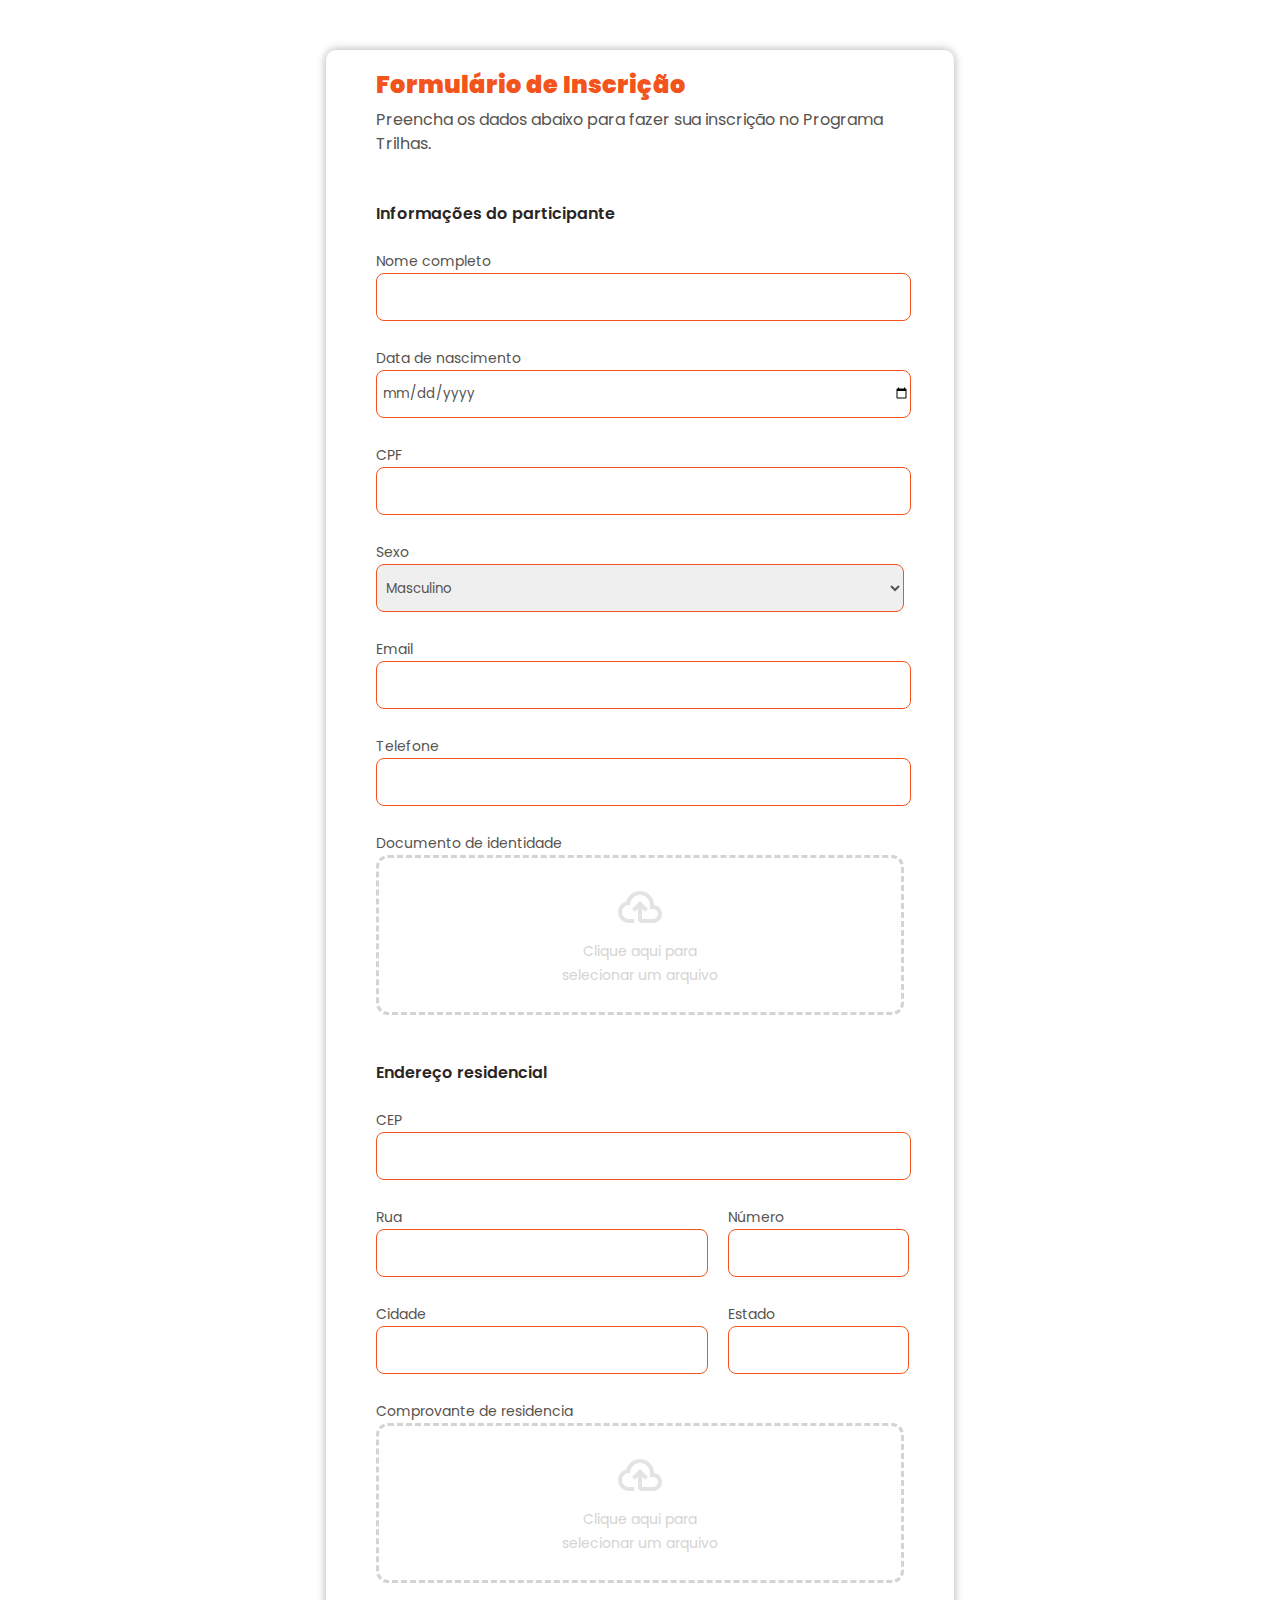
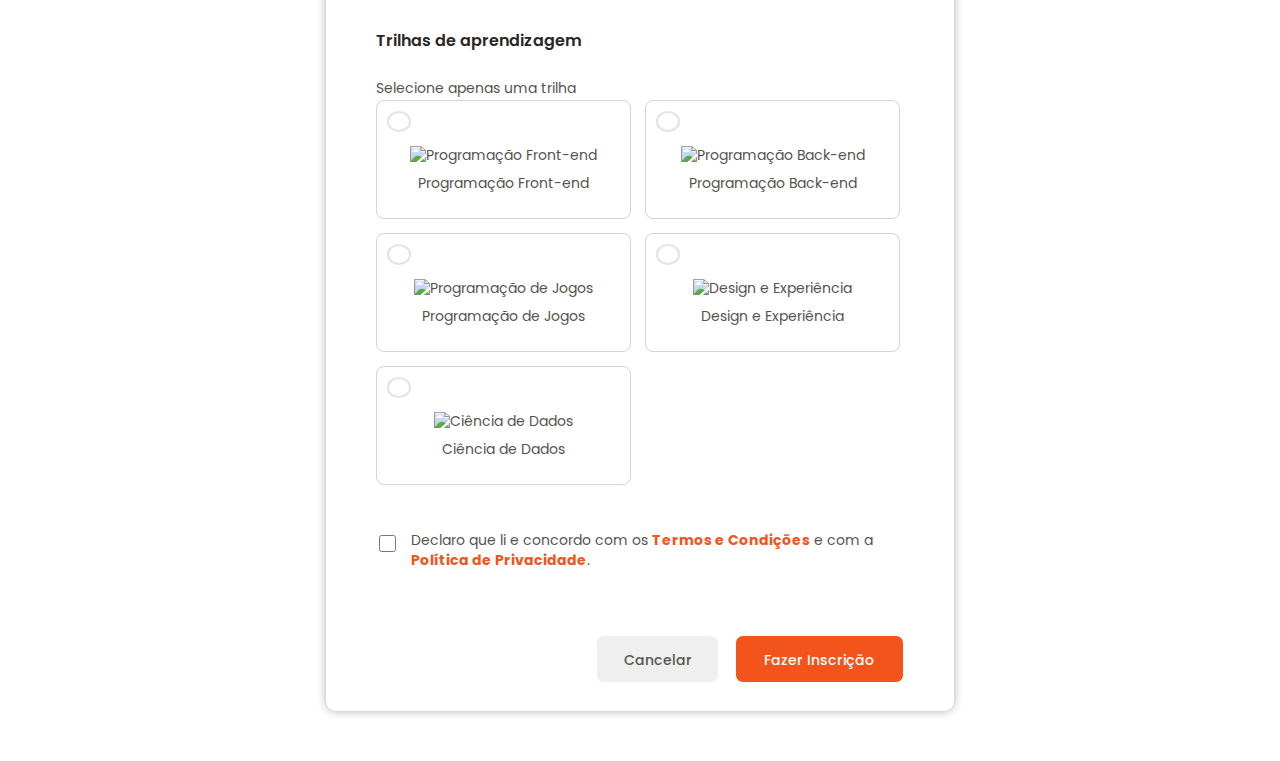
==== commit bed8a820: "alterei tudo, deixei o projeto mais organizado estruturalmente e centralizei a o formulario na pagin" ====
--- a/index.html
+++ b/index.html
@@ -11,20 +11,15 @@
 
 <body>
     <main class="container">
-        <section class="cabecalho">
-            <div class="botao-voltar">
-                <img src="Assets/Icones/arrow-left-02.png" alt="botão voltar">
-                <label>Voltar</label>
-            </div>
-
-            <div class="cabecalho__texto-instrutivo">
-                <h1 class="cabecalho__texto-instrutivo__titulo"><strong>Formulário de Inscrição</strong></h1>
-                <p class="cabecalho__texto-instrutivo__texto">Preencha os dados abaixo para fazer sua inscrição no
-                    Programa Trilhas.</p>
-            </div>
-        </section>
-
         <form action="#" class="formulario-informacoes">
+            <section class="cabecalho">    
+                <div class="cabecalho__texto-instrutivo">
+                    <h1 class="cabecalho__texto-instrutivo__titulo"><strong>Formulário de Inscrição</strong></h1>
+                    <p class="cabecalho__texto-instrutivo__texto">Preencha os dados abaixo para fazer sua inscrição no
+                        Programa Trilhas.</p>
+                </div>
+            </section>
+
             <section class="informacoes-participante">
                 <h3 class="informacoes-participante__titulo">Informações do participante</h3>
 
@@ -32,7 +27,7 @@
                     <label for="nome-completo">Nome completo</label>
                     <input type="text" id="nome-completo-participante" name="nome-completo-participante" required>
                 </div>
-
+                
                 <div class="campo-data-nascimento">
                     <label for="data-nascimento-participante">Data de nascimento</label>
                     <input type="date" id="data-nascimento-participante" name="data-nascimento-participante" required>
@@ -205,17 +200,6 @@
 
     </main>
 
-    <section class="imagem-fixa">
-        <img class="imagem-fixa-ilustracao" src="Assets/Ilustracoes/Ilustration.png" alt="Homem sentado em livros">
-
-        <div class="imagem-fixa-logo">
-            <img class="imagem-fixa-logo__trilhas" src="Assets/Logos/Trilhas-150_27.png" alt="Logo Trilhas">
-            <img class="imagem-fixa-logo__vector" src="Assets/Logos/Vector.png" alt="Barra">
-            <img class="imagem-fixa-logo__inova" src="Assets/Logos/InovaMaranhao-95_33.png" alt="Logo Inova Maranhao">
-        </div>
-
-    </section>
-
 </body>
 
 </html>--- a/style.css
+++ b/style.css
@@ -1,4 +1,9 @@
 @import url('https://fonts.googleapis.com/css2?family=Poppins:ital,wght@0,100;0,200;0,300;0,400;0,500;0,600;0,700;0,800;0,900;1,100;1,200;1,300;1,400;1,500;1,600;1,700;1,800;1,900&display=swap');
+
+:root{
+    --corPrimary: #F3541C;
+    --corFontPrimary: #57534E;
+}
 
 * {
     margin: 0;
@@ -7,7 +12,7 @@
 }
 
 body {
-    background-color: #2135A6;
+    justify-items: center;
 }
 
 label {
@@ -16,33 +21,35 @@
     line-height: 19.6px;
     width: 528px;
     height: 20px;
-    color: #57534E;
+    color: var(--corFontPrimary);
 }
 
 input {
     width: 528px;
     height: 46px;
-    border: 1px solid #F3541C;
+    border: 1px solid var(--corPrimary);
     border-radius: 8px;
-    color: #57534E;
+    color: var(--corFontPrimary);
+    padding-left: 5px;
 }
 
 strong {
-    color: #F3541C;
+    color: var(--corPrimary);
 }
 
 :focus {
     outline: none;
-    border: 1px solid #F3541C;
-    box-shadow: 2px 2px 1px #F3541C;
+    border: 1px solid var(--corPrimary);
+    box-shadow: 2px 2px 1px var(--corPrimary);
 }
 
 select {
     width: 528px;
     height: 48px;
     border-radius: 8px;
-    border: 1px solid #F3541C;
-    color: #57534E;
+    border: 1px solid var(--corPrimary);
+    color: var(--corFontPrimary);
+    padding-left: 5px;
 }
 
 section {
@@ -53,36 +60,17 @@
     display: flex;
     flex-direction: column;
     align-items: center;
-    width: 656px;
-    height: 2438px;
-    padding: 64px;
+    width: 500px;
+    padding: 20px 64px 20px 64px;
     gap: 48px;
-    background-color: #FFFFFF;
-}
-
-.cabecalho {
-    display: flex;
-    flex-direction: column;
-    width: 528px;
-    height: 134px;
-
-}
-
-.botao-voltar {
-    display: flex;
-    width: 80px;
-    height: 24px;
-    gap: 8px;
-    font-size: 16px;
-    font-weight: 400;
-    color: #57534E;
+    border-radius: 10px;
+    box-shadow: 0 0 10px #acacac;
+    margin: 50px;
 }
 
 .cabecalho__texto-instrutivo {
     display: flex;
     flex-direction: column;
-    width: 528px;
-    height: 86px;
     gap: 8px;
 }
 
@@ -101,7 +89,7 @@
     line-height: 24px;
     width: 528px;
     height: 48px;
-    color: #57534E;
+    color: var(--corFontPrimary);
 }
 
 .formulario-informacoes {
@@ -174,7 +162,7 @@
 
 .campo-endereco-input__grande input {
     display: flex;
-    width: 332px;
+    width: 325px;
 }
 
 .campo-endereco-input__pequeno input {
@@ -213,7 +201,7 @@
 .campo-trilha-opcoes {
     display: flex;
     flex-flow: wrap;
-    gap: 16px;   
+    gap: 16px;
 }
 
 label.trilhas-opcao {
@@ -261,10 +249,11 @@
 
         &:checked {
             +.card-trilha-opcao {
-                border: 2px solid #F3541C;
+                border: 2px solid var(--corPrimary);
+
                 .check-icon {
-                    background: #F3541C;
-                    border: 1px solid #F3541C;
+                    background: var(--corPrimary);
+                    border: 1px solid var(--corPrimary);
 
                     &:before {
                         opacity: 1;
@@ -335,7 +324,7 @@
 .campo-confirmacao__fazer-inscricao {
     width: 169px;
     height: 48px;
-    background-color: #F3541C;
+    background-color: var(--corPrimary);
 }
 
 .campo-confirmacao__cancelar {
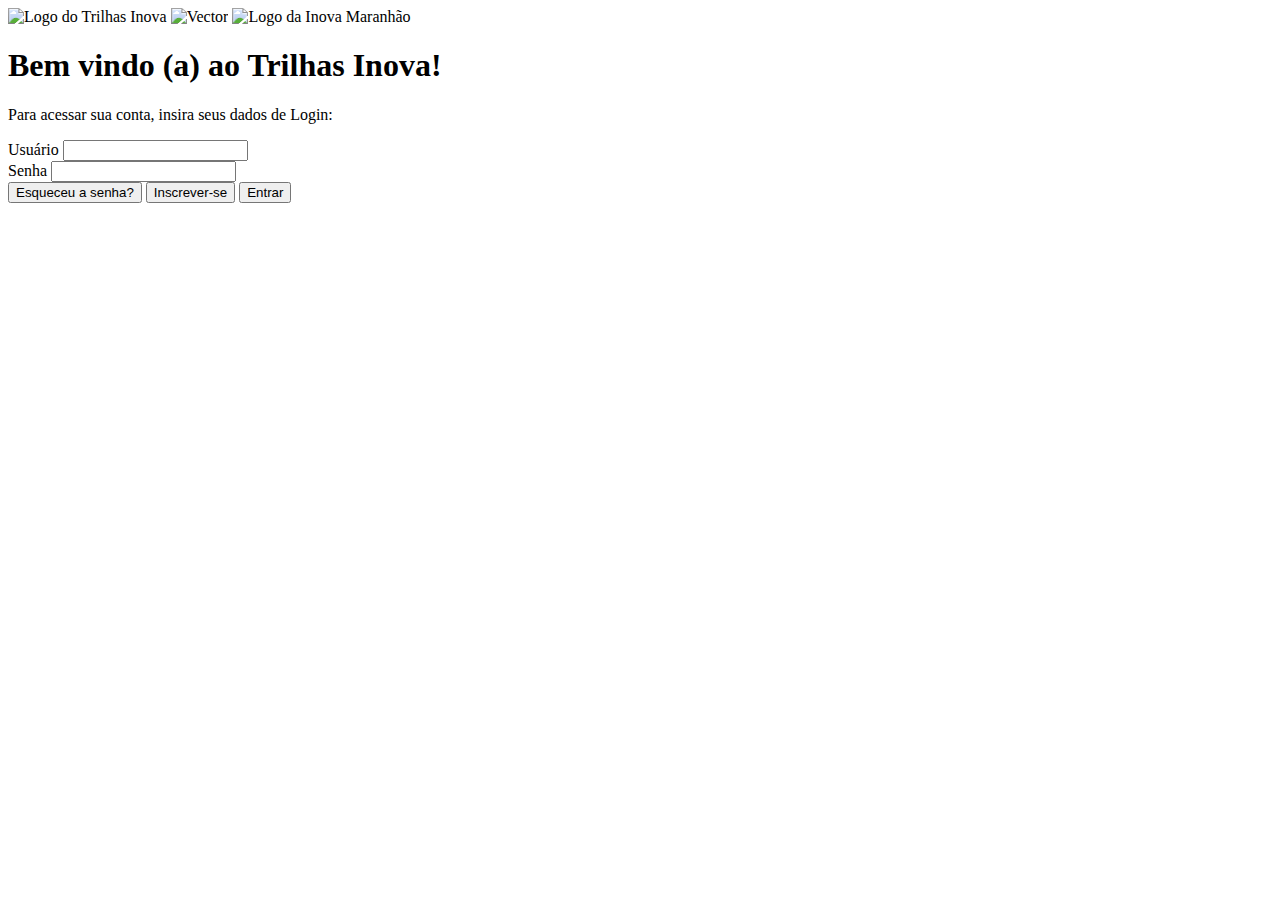
==== commit bc4795d4: "Implementação do sistema de login" ====
--- a/index.html
+++ b/index.html
@@ -1,205 +1,57 @@
 <!DOCTYPE html>
-<html lang="pt-br">
+<html lang="pt_br">
 
 <head>
     <meta charset="UTF-8">
     <meta name="viewport" content="width=device-width, initial-scale=1.0">
-    <title>Formulário</title>
-    <link rel="stylesheet" href="style.css">
-    <script src="validacao.js" defer></script>
+    <title>Login</title>
+    <link rel="stylesheet" href="../styles/loginStyle.css">
+    <script src="./Js/login.js" defer></script>
 </head>
 
 <body>
+
     <main class="container">
-        <form action="#" class="formulario-informacoes">
-            <section class="cabecalho">    
-                <div class="cabecalho__texto-instrutivo">
-                    <h1 class="cabecalho__texto-instrutivo__titulo"><strong>Formulário de Inscrição</strong></h1>
-                    <p class="cabecalho__texto-instrutivo__texto">Preencha os dados abaixo para fazer sua inscrição no
-                        Programa Trilhas.</p>
+        <div class="logo-cabecalho">
+            <img src="../assets/Logos/Trilhas-150_27.png" alt="Logo do Trilhas Inova">
+            <img src="../assets/Logos/Vector.png" alt="Vector">
+            <img src="../assets/Logos/InovaMaranhao-95_33.png" alt="Logo da Inova Maranhão">
+        </div>
+
+        <div class="titulo">
+            <h1>Bem vindo (a) ao <span>Trilhas Inova</span>!</h1>
+            <p>Para acessar sua conta, insira seus dados de Login:</p>
+        </div>
+
+        <section class="campo-login">
+            <div>
+                <label for="usuario">Usuário</label>
+                <input type="text" name="usuario" id="usuarioLogin" required>
+            </div>
+
+            <div>
+                <label for="senha">Senha</label>
+                <input type="password" name="senhaLogin" id="senhaLogin" required>
+            </div>
+
+            <form>
+                <div class="outras-opcoes">
+                    <button onclick="window.location.href='./pages/inscricao.html';">
+                        Esqueceu a senha?
+                    </button>
+                    <button onclick="window.location.href='./pages/inscricao.html';">
+                        Inscrever-se
+                    </button>
+                    <button type="submit" id="botao-login">
+                        Entrar
+                    </button>
+    
                 </div>
-            </section>
-
-            <section class="informacoes-participante">
-                <h3 class="informacoes-participante__titulo">Informações do participante</h3>
-
-                <div class="campo-nome-completo">
-                    <label for="nome-completo">Nome completo</label>
-                    <input type="text" id="nome-completo-participante" name="nome-completo-participante" required>
-                </div>
-                
-                <div class="campo-data-nascimento">
-                    <label for="data-nascimento-participante">Data de nascimento</label>
-                    <input type="date" id="data-nascimento-participante" name="data-nascimento-participante" required>
-                </div>
-
-                <div class="campo-cpf">
-                    <label for="cpf-participante">CPF</label>
-                    <input type="text" id="cpf-participante" name="cpf-participante" required>
-                </div>
-
-                <div class="campo-sexo">
-                    <label for="sexo-participante">Sexo</label>
-                    <select id="sexo-participante" name="sexo-participante" required>
-                        <option value="masculino">Masculino</option>
-                        <option value="feminino">Feminino</option>
-                        <option value="outro">Outro</option>
-                    </select>
-                </div>
-
-                <div class="campo-email">
-                    <label for="email-participante">Email</label>
-                    <input type="email" id="email-participante" name="email-participante" required>
-                </div>
-
-                <div class="campo-telefone">
-                    <label for="telefone-participante">Telefone</label>
-                    <input type="tel" id="telefone-participante" name="telefone-participante" required>
-                </div>
-
-                <div class="campo-documento-identidade">
-                    <label for="identidade-participante">Documento de identidade</label>
-
-                    <div class="campo-enviar-arquivo">
-                        <img src="Assets/Icones/cloud-upload-icon.png" alt="Ícone enviar arquivo">
-                        <label>Clique aqui para selecionar um arquivo</label>
-                    </div>
-                </div>
-            </section>
-
-            <section class="informacoes-endereco">
-                <h3 class="informacoes-endereco__titulo">Endereço residencial</h3>
-
-                <div class="campo-cep">
-                    <label for="cep">CEP</label>
-                    <input type="text" id="cep" name="cep" required>
-                </div>
-
-                <div class="campo-endereco">
-                    <div class="campo-endereco-input__grande">
-                        <label for="rua">Rua</label>
-                        <input type="text" id="rua" name="rua" required>
-                    </div>
-
-                    <div class="campo-endereco-input__pequeno">
-                        <label for="numero">Número</label>
-                        <input type="text" id="numero" name="numero" required>
-                    </div>
-                </div>
-
-                <div class="campo-endereco">
-                    <div class="campo-endereco-input__grande">
-                        <label for="cidade">Cidade</label>
-                        <input type="text" id="cidade" name="cidade" required>
-                    </div>
-
-                    <div class="campo-endereco-input__pequeno">
-                        <label for="estado">Estado</label>
-                        <input type="text" id="estado" name="estado" required>
-                    </div>
-                </div>
-
-                <div class="campo-comprovante-residencia">
-                    <label for="comprovante-residencia">Comprovante de residencia</label>
-                    <div class="campo-enviar-arquivo">
-                        <img src="Assets/Icones/cloud-upload-icon.png" alt="Ícone enviar arquivo">
-                        <label>Clique aqui para selecionar um arquivo</label>
-                    </div>
-                </div>
-            </section>
-
-            <section class="selecionar-trilha">
-                <h3 class="selecionar-trilha__titulo">Trilhas de aprendizagem</h3>
-
-                <div class="campo-trilha">
-                    <label for="trilha-participante">Selecione apenas uma trilha</label>
-
-                    <div class="campo-trilha-opcoes">
-
-                        <label for="opcao-front" class="trilhas-opcao">
-                            <input type="radio" id="opcao-front" name="opcao" value="0">
-                            <div class="card-trilha-opcao">
-                                <span class="check-icon"></span>
-                                <div class="conteudo-trilhas-opcao">
-                                    <img src="Assets/Icones/icon-front.png" alt="Programação Front-end">
-                                    <p>Programação Front-end</p>
-                                </div>
-                            </div>
-                        </label>
-
-                        <label for="opcao-back" class="trilhas-opcao">
-                            <input type="radio" id="opcao-back" name="opcao" value="0">
-                            <div class="card-trilha-opcao">
-                                <span class="check-icon"></span>
-                                <div class="conteudo-trilhas-opcao">
-                                    <img src="Assets/Icones/icon-back.png" alt="Programação Back-end">
-                                    <p>Programação Back-end</p>
-                                </div>
-                            </div>
-                        </label>
-
-                        <label for="opcao-jogos" class="trilhas-opcao">
-                            <input type="radio" id="opcao-jogos" name="opcao" value="0">
-                            <div class="card-trilha-opcao">
-                                <span class="check-icon"></span>
-                                <div class="conteudo-trilhas-opcao">
-                                    <img src="Assets/Icones/icon-jogos.png" alt="Programação de Jogos">
-                                    <p>Programação de Jogos</p>
-                                </div>
-                            </div>
-                        </label>
-
-                        <label for="opcao-ux" class="trilhas-opcao">
-                            <input type="radio" id="opcao-ux" name="opcao" value="0">
-                            <div class="card-trilha-opcao">
-                                <span class="check-icon"></span>
-                                <div class="conteudo-trilhas-opcao">
-                                    <img src="Assets/Icones/icon-ux.png" alt="Design e Experiência">
-                                    <p>Design e Experiência</p>
-                                </div>
-                            </div>
-                        </label>
-
-                        <label for="opcao-ciencia__dados" class="trilhas-opcao">
-                            <input type="radio" id="opcao-ciencia__dados" name="opcao" value="0">
-                            <div class="card-trilha-opcao">
-                                <span class="check-icon"></span>
-                                <div class="conteudo-trilhas-opcao">
-                                    <img src="Assets/Icones/icon-dados.png" alt="Ciência de Dados">
-                                    <p>Ciência de Dados</p>
-                                </div>
-                            </div>
-                        </label>
-
-                    </div>
-
-                </div>
-            </section>
-
-            <section class="campo-termos">
-                <div class="campo-termos__texto">
-                    <input type="checkbox" id="termos" name="termos" required>
-                    <label for="termos"> Declaro que li e concordo com os <strong>Termos e Condições</strong> e com a
-                        <strong>Política de Privacidade</strong>.</label>
-                </div>
-            </section>
-
-            <section class="campo-confirmacao">
-                <div class="campo-confirmacao__botoes">
-                    <button type="reset" class="campo-confirmacao__cancelar" onclick="">
-                        <label for="#">Cancelar</label>
-                    </button>
-                    <button type="button" class="campo-confirmacao__fazer-inscricao" onclick="validarFormulario()">
-                        <label for="#">Fazer Inscrição</label>
-                    </button>
-                </div>
-
-            </section>
-
-        </form>
+            </form>
+            
+        </section>
 
     </main>
-
 </body>
 
 </html>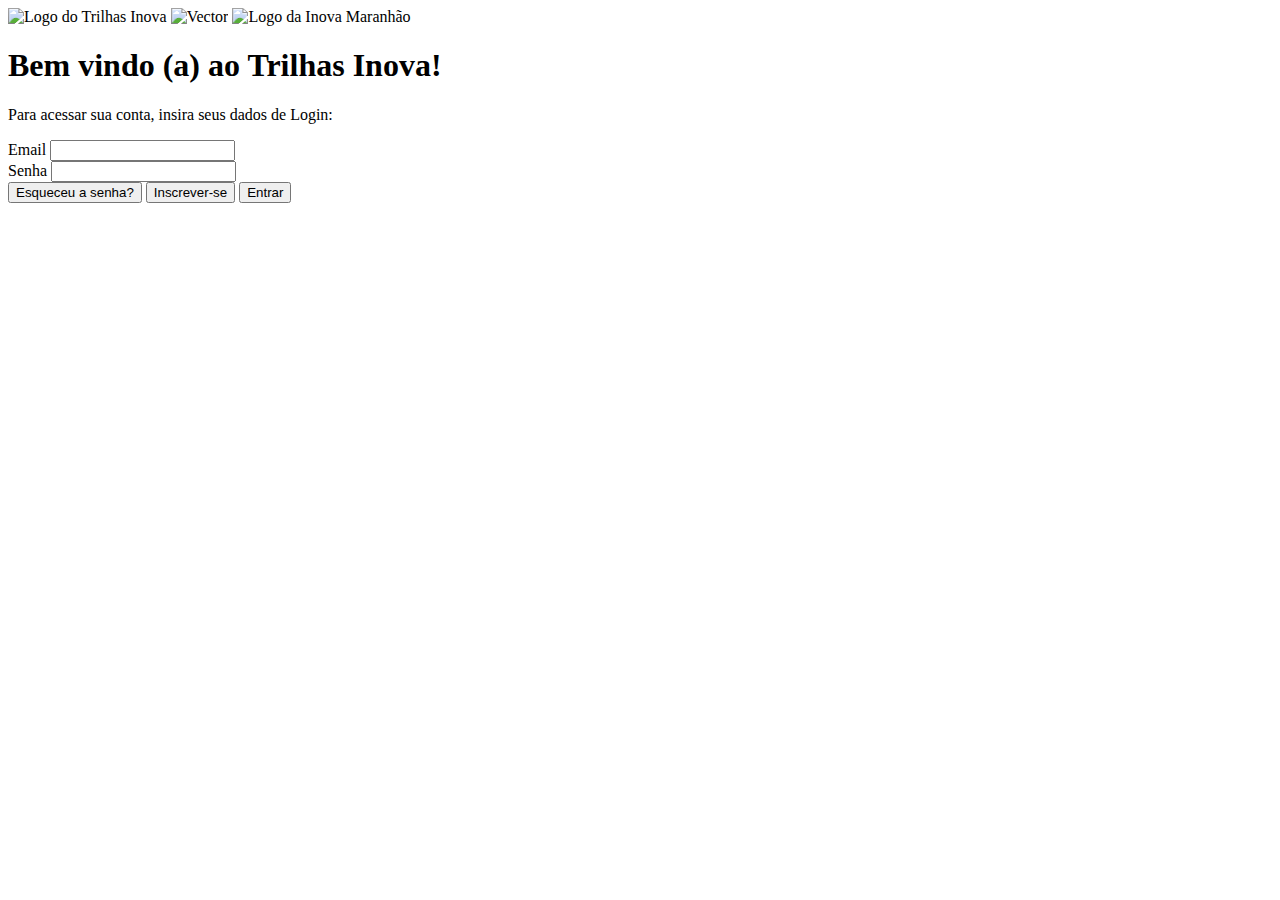
==== commit 4e90d414: "Merge pull request #7 from ytalogsantos/Desenvolvimento" ====
--- a/index.html
+++ b/index.html
@@ -25,8 +25,8 @@
 
         <section class="campo-login">
             <div>
-                <label for="usuario">Usuário</label>
-                <input type="text" name="usuario" id="usuarioLogin" required>
+                <label for="usuario">Email</label>
+                <input type="text" name="usuario" id="emailLogin" required>
             </div>
 
             <div>
@@ -34,20 +34,18 @@
                 <input type="password" name="senhaLogin" id="senhaLogin" required>
             </div>
 
-            <form>
-                <div class="outras-opcoes">
-                    <button onclick="window.location.href='./pages/inscricao.html';">
-                        Esqueceu a senha?
-                    </button>
-                    <button onclick="window.location.href='./pages/inscricao.html';">
-                        Inscrever-se
-                    </button>
-                    <button type="submit" id="botao-login">
-                        Entrar
-                    </button>
-    
-                </div>
-            </form>
+            <div class="outras-opcoes">
+                <button onclick="window.location.href='./pages/inscricao.html';">
+                    Esqueceu a senha?
+                </button>
+                <button onclick="window.location.href='./pages/inscricao.html';">
+                    Inscrever-se
+                </button>
+                <button type="button" id="botao-login">
+                    Entrar
+                </button>
+                <img src="./" alt="">
+            </div>
             
         </section>
 
